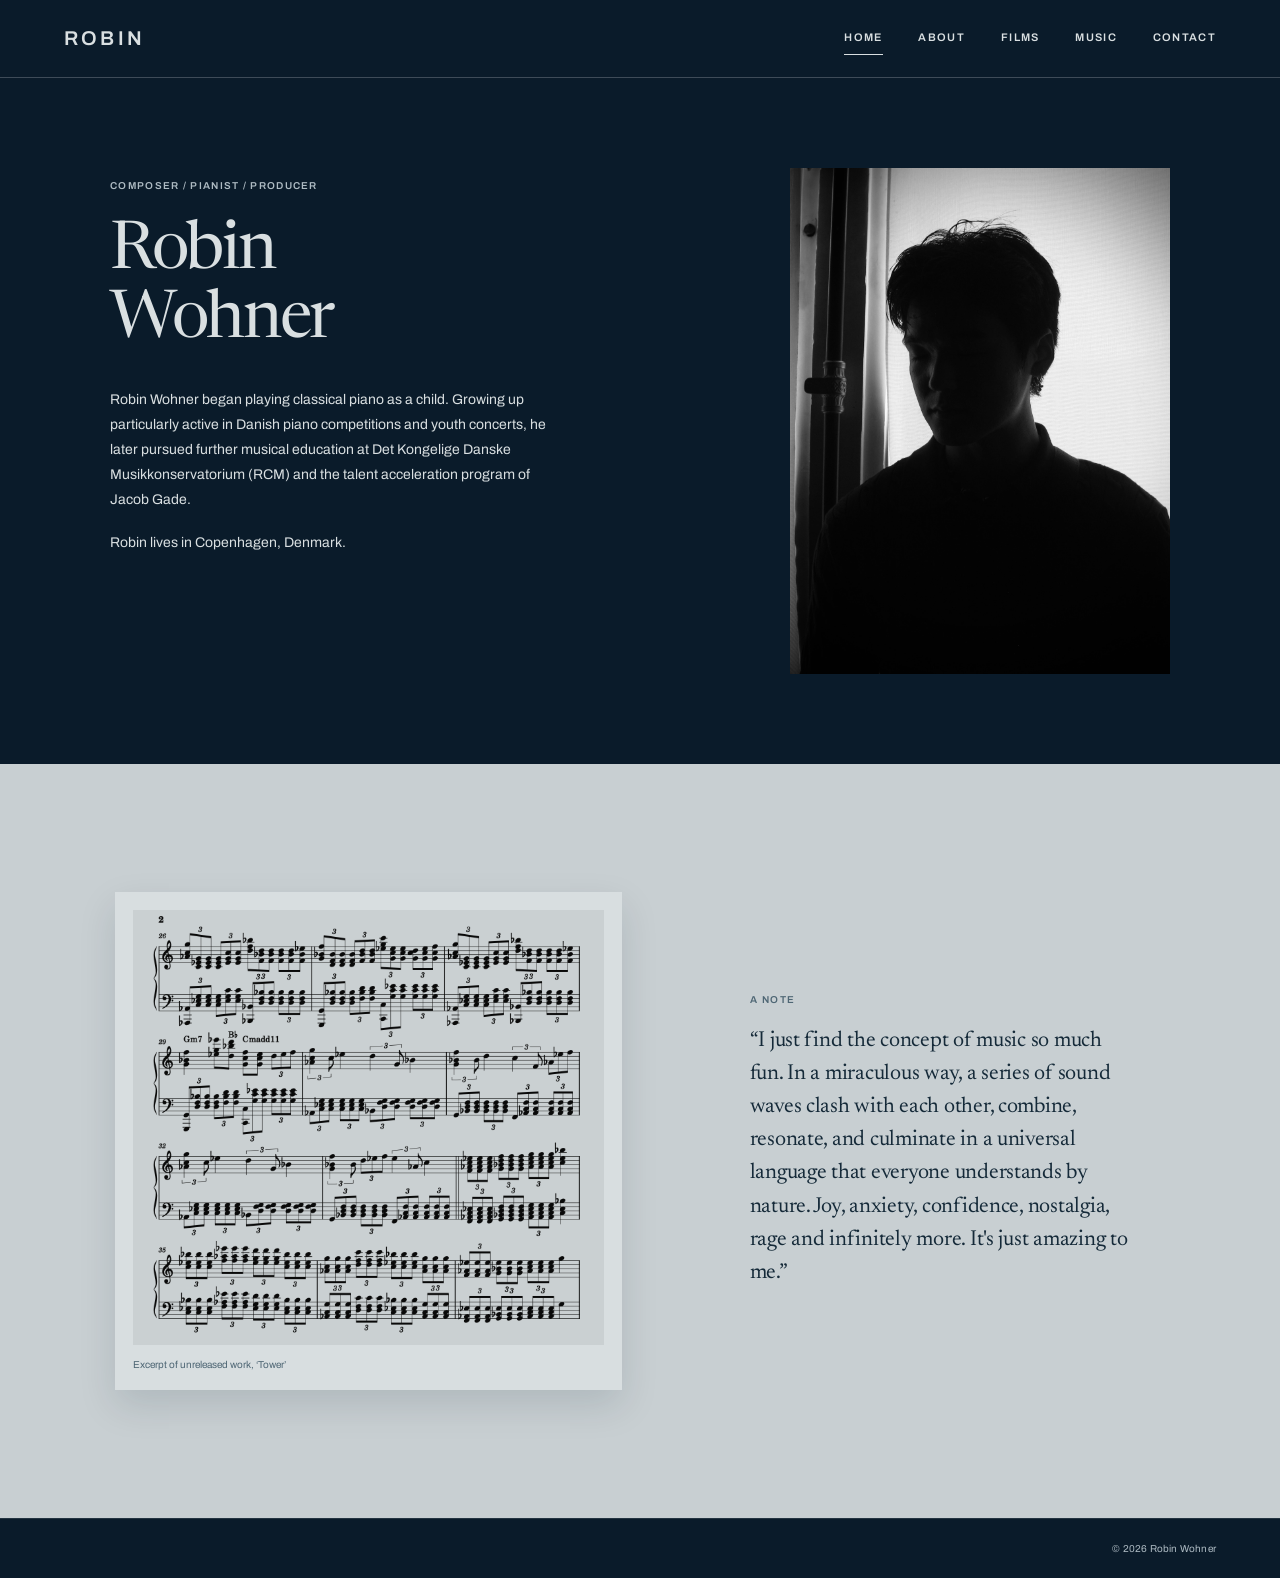
==== index.html @ 3bba25d1 "Balance home introduction, simplify footer and caption Dolomites photograph" ====
<!doctype html><html lang="en"><head><meta charset="utf-8"><meta name="viewport" content="width=device-width, initial-scale=1"><meta name="description" content="Robin — composer, pianist and producer. Film scores and personal music."><title>Composer & Pianist — Robin</title><link rel="preconnect" href="https://fonts.googleapis.com"><link rel="preconnect" href="https://fonts.gstatic.com" crossorigin><link href="https://fonts.googleapis.com/css2?family=Archivo:wght@400;500;600;700&family=IBM+Plex+Mono:wght@400;500&family=Newsreader:opsz,wght@6..72,400;6..72,500&display=swap" rel="stylesheet"><link rel="stylesheet" href="style.css"></head><body><header class="site-header"><a class="wordmark" href="index.html" aria-label="Robin, home">R<span>O</span>BIN</a><nav aria-label="Main navigation"><a href="index.html" aria-current="page">Home</a><a href="about.html">About</a><a href="film.html">Films</a><a href="music.html">Music</a><a href="contact.html">Contact</a></nav></header><main class="home"><section class="home-feature"><div class="home-copy"><p class="overline">Composer / Pianist / Producer</p><h1>Robin<br>Wohner</h1><div class="home-statement"><p>Robin Wohner began playing classical piano as a child. Growing up particularly active in Danish piano competitions and youth concerts, he later pursued further musical education at Det Kongelige Danske Musikkonservatorium (RCM) and the talent acceleration program of Jacob Gade.</p><p>Robin lives in Copenhagen, Denmark.</p></div></div><figure class="home-portrait"><img src="images/portrait-home.jpg" alt="Black and white portrait of Robin Wohner beside a window"></figure></section><section class="home-personal" aria-label="Personal note"><div class="home-personal-inner"><figure class="personal-score"><img src="images/personal-statement-score.png" alt="Page from a piano score by Robin Wohner"><figcaption>Excerpt of unreleased work, ‘Tower’</figcaption></figure><div class="personal-copy"><p class="overline">A note</p><p>“I just find the concept of music so much fun. In a miraculous way, a series of sound waves clash with each other, combine, resonate, and culminate in a universal language that everyone understands by nature. Joy, anxiety, confidence, nostalgia, rage and infinitely more. It's just amazing to me.”</p></div></div></section></main><footer class="site-footer"><span>© 2026 Robin Wohner</span></footer></body></html>
---- style.css ----
:root{--blue:#0a1b2a;--blue-soft:#122a3d;--gray:#dce2e5;--paper:#e9edf0;--muted:#a7b6c0;--ink:#122a3d}*{box-sizing:border-box}html{scroll-behavior:smooth}body{margin:0;background:var(--blue);color:var(--gray);font:400 16px/1.55 'Archivo',Arial,sans-serif}a{color:inherit}a:focus-visible,summary:focus-visible{outline:2px solid currentColor;outline-offset:4px}.site-header{min-height:78px;padding:16px clamp(24px,5vw,80px);display:flex;align-items:center;justify-content:space-between;gap:30px;border-bottom:1px solid #dce2e53e}.wordmark{text-decoration:none;font-size:20px;font-weight:600;letter-spacing:.16em}.wordmark span{font:inherit}.site-header nav{display:flex;flex-wrap:wrap;gap:clamp(18px,2.8vw,44px)}.site-header nav a{text-decoration:none;font-size:11px;font-weight:600;text-transform:uppercase;letter-spacing:.12em;padding:7px 0}.site-header nav a[aria-current],.site-header nav a:hover{border-bottom:1px solid currentColor}.site-footer{padding:32px clamp(24px,5vw,80px);display:flex;justify-content:space-between;gap:20px;border-top:1px solid #dce2e53e;color:var(--muted);font-size:11px;text-transform:uppercase;letter-spacing:.08em}.overline,.archive-top,.number,.release-meta{font-size:11px;font-weight:600;letter-spacing:.12em;text-transform:uppercase}.overline{color:var(--muted)}.home{background:radial-gradient(ellipse at 75% 40%,var(--blue-soft),var(--blue) 68%)}.home-feature{min-height:620px;max-width:1500px;margin:auto;padding:70px clamp(24px,8vw,140px) 80px;display:grid;grid-template-columns:.85fr 1.15fr;gap:clamp(45px,8vw,130px);align-items:center}.home-copy{max-width:480px}.home-copy h1{font-size:clamp(58px,7vw,105px);font-weight:500;line-height:1;letter-spacing:-.065em;margin:28px 0}.home-intro{font-size:clamp(21px,2.3vw,32px);font-weight:400;line-height:1.25;margin:0 0 25px}.quiet-link{display:inline-flex;gap:50px;text-decoration:none;border-bottom:1px solid #dce2e59a;padding-bottom:9px;margin-top:35px;font-size:12px;font-weight:600;text-transform:uppercase;letter-spacing:.1em}.home-photo{height:clamp(390px,45vw,640px);margin:0;position:relative}.home-photo figcaption{position:absolute;left:14px;bottom:13px;color:#fff;font-size:10px;text-transform:uppercase;letter-spacing:.1em}.home-bottom{border-top:1px solid #dce2e53e;padding:22px clamp(24px,5vw,80px);display:flex;justify-content:space-between;gap:20px;font-size:10px;text-transform:uppercase;letter-spacing:.1em;color:var(--muted)}.media-slot{background:#284052;display:grid;place-items:center;overflow:hidden;position:relative}.media-slot img{width:100%;height:100%;object-fit:cover;position:absolute;inset:0;z-index:1}.media-slot img[hidden]{display:none}.media-slot>span{font-size:11px;font-weight:600;text-align:center;letter-spacing:.1em;color:#dce2e5a9;padding:20px}.media-slot:has(img:not([hidden]))>span{display:none}.interior{background:var(--blue)}.page-intro{padding:75px clamp(24px,8vw,140px) 85px;min-height:280px;max-width:1500px;margin:auto}.page-intro h1{font-size:clamp(38px,4.4vw,66px);font-weight:600;line-height:1.08;letter-spacing:-.045em;text-transform:uppercase;margin:25px 0 20px}.italic{font-style:normal}.intro-copy{max-width:600px;font-size:22px;line-height:1.4;margin:0}.archive{background:var(--paper);color:var(--ink);padding:48px clamp(24px,8vw,140px) 110px}.archive-top{max-width:1220px;margin:auto;display:flex;justify-content:space-between;gap:30px;padding-bottom:18px}.release-grid{max-width:1220px;margin:auto;display:grid;grid-template-columns:1fr 1fr;gap:clamp(30px,7vw,100px);padding-top:45px}.cover{aspect-ratio:1}.release-meta{display:flex;justify-content:space-between;margin-top:18px;color:#526b7a}.release h2{font-size:clamp(26px,3vw,40px);font-weight:500;line-height:1.15;letter-spacing:-.035em;margin:19px 0 8px}.release>p{line-height:1.6}.score-player{margin-top:20px;display:flex;flex-direction:column;gap:10px}.score-player>span{font-size:11px;font-weight:600;text-transform:uppercase;letter-spacing:.12em;color:#526b7a}.score-player audio{width:100%;height:42px;accent-color:var(--blue)}.about-content{background:var(--paper);color:var(--ink);display:grid;grid-template-columns:.85fr 1.15fr;gap:clamp(45px,8vw,130px);padding:85px clamp(24px,8vw,140px) 110px}.portrait{aspect-ratio:3/4;align-self:start}.bio{max-width:630px}.bio p{line-height:1.75;margin:0 0 25px}.bio .lead{font-size:clamp(25px,3vw,39px);font-weight:500;line-height:1.2;letter-spacing:-.035em;margin-bottom:37px}.bio-details{border-top:1px solid #0a1b2a75;padding:24px 0 3px;margin:42px 0;display:grid;grid-template-columns:110px 1fr;gap:12px 24px}.bio-details span{font-size:11px;font-weight:600;text-transform:uppercase;letter-spacing:.1em;padding-top:5px}.bio-details p{font-size:14px;margin-bottom:20px}.contact-content{background:var(--paper);color:var(--ink);min-height:350px;padding:70px clamp(24px,8vw,140px) 110px}.contact-details{display:flex;flex-direction:column;align-items:flex-start;gap:22px}.contact-details a{font-size:clamp(20px,2.4vw,32px);font-weight:500;text-decoration:none;border-bottom:1px solid currentColor;overflow-wrap:anywhere}.contact-details a:hover{opacity:.65}.film-page{background:var(--paper);color:var(--ink);padding:70px clamp(24px,8vw,140px) 120px}.film-heading{max-width:1100px;margin:0 auto 60px}.film-heading h1{font-size:clamp(38px,4.4vw,66px);font-weight:600;line-height:1.08;letter-spacing:-.045em;text-transform:uppercase;margin:0}.film-grid{max-width:1100px;margin:auto;display:flex;flex-direction:column;gap:90px}.film-card{display:grid;grid-template-columns:minmax(0,1.15fr) minmax(260px,.85fr);gap:clamp(35px,6vw,90px);align-items:start}.film-art{aspect-ratio:1.5}.film-details{padding-top:8px}.film-details h2{font-size:clamp(27px,2.8vw,39px);font-weight:500;line-height:1.15;letter-spacing:-.035em;margin:0 0 9px}.film-details p{font-size:14px;line-height:1.5;margin:3px 0}.film-details .film-year{font-size:12px;color:#526b7a;margin-bottom:22px}.score-listen{margin-top:26px}.score-listen summary{display:list-item;cursor:pointer;width:max-content;font-size:12px;font-weight:600;text-transform:uppercase;letter-spacing:.08em;list-style:disclosure-closed;padding:6px 0}.score-listen[open] summary{list-style:disclosure-open}.score-listen audio{display:block;width:min(100%,330px);height:42px;margin-top:12px;accent-color:var(--blue)}@media(max-width:820px){.home-feature,.about-content,.film-card{grid-template-columns:1fr}.home-feature{padding-top:75px}.home-photo{height:500px}.portrait{max-width:520px}.film-grid{gap:75px}.film-details{padding-top:0}}@media(max-width:600px){.site-header{align-items:flex-start;flex-direction:column;gap:10px}.site-header nav{gap:16px}.site-header nav a{font-size:10px}.home-feature{padding:55px 24px 65px;gap:45px}.home-copy h1{font-size:72px}.home-photo{height:380px}.home-bottom{font-size:9px}.page-intro{padding:60px 24px 70px;min-height:0}.page-intro h1{font-size:42px}.archive,.about-content,.contact-content{padding:42px 24px 75px}.release-grid{grid-template-columns:1fr;gap:70px;padding-top:20px}.film-page{padding:55px 24px 85px}.film-heading{margin-bottom:38px}.film-grid{gap:65px}.site-footer{font-size:9px}}

/* Compact contact and release pages */
.contact-page{min-height:calc(100svh - 160px);display:grid;place-items:center;padding:64px 24px 100px;background:var(--blue);color:var(--gray)}
.contact-panel{width:min(100%,680px)}
.contact-panel h1{font-size:clamp(35px,4vw,52px);font-weight:600;letter-spacing:-.04em;margin:0 0 52px}
.contact-links{display:grid;gap:0}
.contact-links a{display:grid;grid-template-columns:110px 1fr;align-items:baseline;gap:22px;padding:17px 0;border-top:1px solid #dce2e53c;text-decoration:none}
.contact-links a:last-child{border-bottom:1px solid #dce2e53c}
.contact-links a:hover strong{opacity:.65}
.contact-links span{font-size:11px;font-weight:600;letter-spacing:.1em;text-transform:uppercase;color:var(--muted)}
.contact-links strong{font-size:clamp(17px,2.1vw,25px);font-weight:400;overflow-wrap:anywhere}
.discography-page{background:var(--paper);color:var(--ink);padding:64px clamp(24px,8vw,140px) 110px}
.discography-heading{max-width:1220px;margin:0 auto 55px;display:flex;align-items:end;justify-content:space-between;gap:30px}
.discography-heading h1{font-size:clamp(36px,4.4vw,64px);font-weight:600;letter-spacing:-.045em;text-transform:uppercase;line-height:1.08;margin:0}
.discography-heading a{font-size:12px;font-weight:600;text-decoration:none;border-bottom:1px solid currentColor;padding-bottom:5px;white-space:nowrap}
.releases-grid{max-width:1220px;margin:auto;display:grid;grid-template-columns:repeat(3,minmax(0,1fr));gap:62px clamp(25px,4vw,55px)}
.release-card{min-width:0}
.release-cover{display:block;aspect-ratio:1;overflow:hidden;background:#c8d2d8}
.release-cover img{display:block;width:100%;height:100%;object-fit:cover}
.release-info h2{font-size:clamp(19px,2vw,26px);font-weight:500;line-height:1.2;letter-spacing:-.025em;margin:17px 0 4px}
.release-info p{font-size:12px;color:#526b7a;margin:0}
.spotify-listen{margin-top:14px}
.spotify-listen summary{display:list-item;cursor:pointer;width:max-content;font-size:12px;font-weight:600;letter-spacing:.08em;text-transform:uppercase;list-style:disclosure-closed;padding:7px 0}
.spotify-listen[open] summary{list-style:disclosure-open}
.spotify-listen iframe{display:block;border:0;border-radius:8px;margin-top:12px}
@media(max-width:950px){.releases-grid{grid-template-columns:repeat(2,minmax(0,1fr))}}
@media(max-width:600px){.contact-page{padding:50px 24px 85px;min-height:calc(100svh - 190px)}.contact-panel h1{margin-bottom:36px}.contact-links a{grid-template-columns:1fr;gap:3px}.discography-page{padding:50px 24px 85px}.discography-heading{align-items:start;flex-direction:column;margin-bottom:38px}.releases-grid{grid-template-columns:1fr;gap:52px}}

/* Media: user photographs, without invented press material. */
.media-page{background:var(--paper);color:var(--ink);min-height:calc(100svh - 160px);padding:64px clamp(24px,8vw,140px) 110px}
.media-heading{max-width:1220px;margin:0 auto 48px;display:flex;align-items:end;justify-content:space-between;gap:24px}
.media-heading h1{font-size:clamp(36px,4.4vw,64px);font-weight:600;letter-spacing:-.045em;text-transform:uppercase;line-height:1.08;margin:0}
.media-heading a{font-size:12px;font-weight:600;text-decoration:none;border-bottom:1px solid currentColor;padding-bottom:5px}
.media-grid{max-width:1220px;margin:auto;display:grid;grid-template-columns:repeat(3,minmax(0,1fr));gap:22px}
.media-item{aspect-ratio:3/4;margin:0;background:#c8d2d8;color:#526b7a}
.media-item img{width:100%;height:100%;object-fit:cover;position:absolute;inset:0}
.media-item figcaption{font-size:11px;font-weight:600;text-transform:uppercase;letter-spacing:.12em;position:absolute;left:18px;bottom:17px;z-index:2;background:var(--paper);padding:5px 7px}
@media(max-width:850px){.media-grid{grid-template-columns:repeat(2,minmax(0,1fr))}}
@media(max-width:600px){.media-page{padding:50px 24px 85px}.media-heading{margin-bottom:34px}.media-grid{grid-template-columns:1fr;gap:20px}}

/* September 2026 refinement */
:root{--paper:#cbd3d7;--gray:#dce2e5}
.home{background:#0a1b2a}
.home-feature{grid-template-columns:.9fr 1.1fr;min-height:calc(100svh - 160px);padding-top:45px;padding-bottom:45px}
.home-copy{align-self:center}
.home-copy .overline{font-size:10px;letter-spacing:.19em}
.home-copy h1{font-family:'Newsreader',Georgia,serif;font-weight:400;font-size:clamp(54px,6.2vw,88px);letter-spacing:-.045em;line-height:.98;margin:27px 0 0}
.home-photo{height:clamp(400px,49vw,660px)}
.contact-page{display:block;min-height:calc(100svh - 160px);padding:clamp(36px,5vw,75px) clamp(24px,8vw,140px);background:var(--blue)}
.contact-layout{max-width:1220px;margin:auto;display:grid;grid-template-columns:.8fr 1fr;gap:clamp(40px,8vw,130px);align-items:center}
.contact-panel h1{font-size:clamp(35px,4vw,54px);margin:0 0 32px;text-transform:uppercase}
.contact-email{display:inline-block;font-size:clamp(15px,1.5vw,20px);font-weight:400;letter-spacing:.015em;text-decoration:none;overflow-wrap:anywhere}
.contact-email:hover,.contact-social a:hover{opacity:.65}
.contact-social{display:flex;gap:28px;margin-top:42px}
.contact-social a{display:inline-flex;align-items:center;gap:9px;text-decoration:none;font-size:11px;text-transform:uppercase;letter-spacing:.11em}
.contact-social svg{width:17px;height:17px;fill:none;stroke:currentColor;stroke-width:1.5;stroke-linecap:round;stroke-linejoin:round}
.contact-social .icon-dot{fill:currentColor;stroke:none}
.contact-image{width:100%;aspect-ratio:4/5;margin:0}
.release-info{position:relative;padding-right:44px;min-height:82px}
.release-info p{line-height:1.5}
.release-play{position:absolute;right:0;top:17px;width:30px;height:30px;padding:6px;border:1px solid currentColor;border-radius:50%;background:transparent;color:var(--ink);cursor:pointer;display:grid;place-items:center}
.release-play:hover{background:var(--ink);color:var(--paper)}
.release-play:focus-visible{outline:2px solid currentColor;outline-offset:3px}
.release-play svg{width:15px;height:15px;fill:currentColor}
.release-play[aria-expanded="true"] svg path{d:path('M5 4h3v12H5zm7 0h3v12h-3z')}
.spotify-embed{height:0;overflow:hidden;visibility:hidden;transition:height .2s ease}
.spotify-embed.is-open{height:152px;visibility:visible;margin-top:8px}
.spotify-embed iframe{border:0;border-radius:8px}
@media(max-width:820px){.contact-layout{grid-template-columns:1fr}.contact-image{max-width:620px;aspect-ratio:5/4}.home-feature{min-height:0}}
@media(max-width:600px){.home-feature{padding-top:54px}.home-copy h1{font-size:62px}.contact-page{padding:52px 24px 75px}.contact-panel h1{margin-bottom:24px}.contact-social{margin-top:33px}.contact-image{aspect-ratio:4/5}.release-info{min-height:72px}}

/* Editorial home, score fragments and compact contact */
.home-copy{max-width:500px}
.home-statement{max-width:315px;margin-top:36px;padding-left:18px;border-left:1px solid #dce2e565}
.home-statement p{font-size:13px;line-height:1.75;color:#b8c5cb;margin:0}
.score-decoration{max-width:1220px;height:185px;margin:-16px auto 62px;display:grid;grid-template-columns:1fr 1fr;gap:18px;overflow:hidden;opacity:.64;mix-blend-mode:multiply}
.score-decoration img{display:block;width:100%;height:100%;object-fit:cover;object-position:center 48%;filter:grayscale(1) contrast(.9)}
.score-decoration img:nth-child(2){object-position:center 31%}
.release-card{position:relative}
.release-info{padding-right:52px}
.release-play{top:11px;width:36px;height:36px;border:0;background:#152e3d;color:#dce2e5;box-shadow:0 2px 8px #0a1b2a24;transition:background .18s,transform .18s}
.release-play:hover{background:#34536a;color:#fff;transform:scale(1.07)}
.release-play[aria-pressed="true"]{background:#34536a}
.release-play[aria-pressed="true"] svg path{d:path('M5 4h3v12H5zm7 0h3v12h-3z')}
.spotify-embed,.spotify-embed.is-open{position:absolute;top:0;left:0;width:300px;height:152px;opacity:0;pointer-events:none;visibility:visible;overflow:hidden;margin:0;z-index:-1}
.contact-page{padding:45px 24px 85px}
.contact-layout{width:min(100%,520px);display:flex;flex-direction:column;gap:28px;align-items:stretch}
.contact-image{width:100%;aspect-ratio:4/3;max-width:none}
.contact-panel h1{font-size:clamp(27px,3vw,34px);letter-spacing:-.025em;margin:0 0 12px;text-transform:none}
.contact-email{font-size:14px;letter-spacing:.015em}
.contact-social{margin-top:25px;gap:26px}
@media(max-width:600px){.home-statement{margin-top:28px}.score-decoration{height:130px;margin:0 auto 38px;gap:10px}.contact-layout{gap:24px}.contact-image{aspect-ratio:4/3}.contact-panel h1{font-size:28px}.contact-email{font-size:13px}}

/* Portrait score pages and a quieter contact composition */
.home-feature{max-width:1280px;grid-template-columns:minmax(0,1fr) minmax(0,.75fr);gap:clamp(80px,12vw,200px);padding:95px clamp(30px,10vw,160px) 110px;min-height:calc(100svh - 180px)}
.home-copy{justify-self:start}
.home-score{width:min(100%,355px);aspect-ratio:4/5;margin:0;justify-self:end;overflow:hidden;background:#cbd3d7;padding:18px;box-shadow:0 18px 55px #020c1645}
.home-score img{display:block;width:100%;height:100%;object-fit:cover;object-position:center top;filter:grayscale(1) contrast(.82);mix-blend-mode:multiply}
.home-statement{margin-top:46px}
.music-score{height:380px;width:min(100%,265px);margin:0 auto 68px;padding:14px;background:#d9dfe1;overflow:hidden;box-shadow:0 12px 35px #10263822}
.music-score img{display:block;width:100%;height:100%;object-fit:cover;object-position:center top;filter:grayscale(1) contrast(.85);mix-blend-mode:multiply}
.releases-grid{grid-template-columns:1fr;max-width:870px;gap:45px}
.release-card{display:grid;grid-template-columns:195px minmax(0,1fr);gap:clamp(26px,5vw,62px);align-items:center}
.release-cover{width:195px}
.release-info{align-self:center;min-height:0;padding:0 50px 0 0}
.release-info h2{font-size:clamp(22px,2.6vw,32px);margin:0 0 10px}
.release-info p{font-size:12px}
.release-play{top:50%;transform:translateY(-50%)}
.release-play:hover{transform:translateY(-50%) scale(1.07)}
.contact-page{padding:clamp(80px,10vw,145px) 24px clamp(115px,14vw,190px)}
.contact-layout{width:min(100%,430px);gap:32px}
.contact-image{aspect-ratio:3/4;background:#263745}
.contact-image img{object-position:center 58%}
.contact-panel{padding:0 3px}
.contact-panel h1{font-size:28px;margin-bottom:13px}
.contact-email{font-size:13px}
.contact-social{margin-top:30px}
@media(max-width:820px){.home-feature{grid-template-columns:1fr 1fr;gap:35px;padding:70px 32px}.home-score{width:100%}}
@media(max-width:600px){.home-feature{grid-template-columns:1fr;gap:52px;padding:62px 28px 75px}.home-score{justify-self:center;width:min(100%,300px)}.music-score{height:310px;width:215px;margin-bottom:48px}.releases-grid{gap:38px}.release-card{grid-template-columns:112px minmax(0,1fr);gap:18px}.release-cover{width:112px}.release-info{padding-right:34px}.release-info h2{font-size:19px}.release-info p{font-size:10px}.release-play{width:27px;height:27px;right:0}.release-play svg{width:12px;height:12px}.contact-page{padding:70px 28px 110px}.contact-layout{width:min(100%,390px)}}

/* Keep Spotify controllers outside the release layout. */
.spotify-player-station{position:fixed;left:-10000px;top:0;width:300px;height:152px;overflow:hidden;pointer-events:none}
.home-statement{max-width:390px}
.home-statement p{font-size:13px;line-height:1.78}

/* Blue and warm neutral palette */
:root{--paper:#c6c1b9;--gray:#d5d0c7;--muted:#b2aea7;--ink:#152735}
body{color:var(--gray)}
.home{background:var(--blue)}
.home-portrait{width:min(100%,390px);aspect-ratio:3/4;margin:0;justify-self:end;overflow:hidden;background:var(--paper)}
.home-portrait img{width:100%;height:100%;display:block;object-fit:cover;object-position:center 23%}
.music-scores{display:flex;justify-content:center;align-items:start;gap:clamp(20px,5vw,70px);max-width:870px;margin:0 auto 78px}
.music-score{width:min(42%,265px);height:380px;margin:0;padding:13px;background:#d1cbc1}
.music-score img{filter:grayscale(1) sepia(.18) contrast(.85)}
.release-cover{cursor:default;background:#b7b0a6}
.contact-image{aspect-ratio:4/3}
.contact-image img{object-position:center 38%}
.portrait img{object-position:center 43%}
.release-play{color:var(--gray)}
.release-play:hover{color:var(--gray)}
@media(max-width:820px){.home-portrait{width:100%}}
@media(max-width:600px){.home-portrait{justify-self:center;width:min(100%,300px)}.music-scores{gap:14px;margin-bottom:50px}.music-score{width:calc(50% - 7px);height:250px;padding:8px}}

.home-statement{max-width:410px;margin-top:43px;padding:0;border:0}
.home-statement p{font-size:13px;line-height:1.78;margin:0 0 18px;color:var(--gray)}
.home-statement p:last-child{margin-bottom:0}

.contact-page{display:grid;place-items:center;min-height:calc(100svh - 160px);padding:110px 28px 145px}
.contact-layout{width:min(100%,430px);gap:0}
.contact-panel{padding:0}
@media(max-width:600px){.contact-page{min-height:calc(100svh - 190px);padding:85px 28px 110px}}

/* Cool silver and dark blue */
:root{--paper:#c8cfd2;--gray:#d9dfe1;--muted:#aebbc3;--ink:#152a39}
.release-cover{background:#b8c3c8}
.release-play{color:var(--gray)}
.contact-page{display:block;min-height:calc(100svh - 160px);padding:clamp(75px,9vw,140px) clamp(28px,7vw,110px) clamp(105px,11vw,170px)}
.contact-layout{width:min(100%,1120px);display:grid;grid-template-columns:minmax(0,.8fr) minmax(0,1fr);gap:clamp(70px,10vw,160px);align-items:center}
.contact-panel{max-width:400px}
.contact-panel h1{font-size:clamp(33px,3.4vw,45px);font-weight:500;letter-spacing:-.035em;margin:0 0 48px}
.contact-label{margin:0 0 8px;font-size:10px;letter-spacing:.16em;text-transform:uppercase;color:var(--muted)}
.contact-email{font-size:clamp(15px,1.4vw,18px);letter-spacing:0}
.contact-social{display:grid;grid-template-columns:repeat(2,max-content);gap:20px 34px;margin-top:58px}
.contact-social a{font-size:10px;letter-spacing:.09em;white-space:nowrap}
.contact-social svg{width:15px;height:15px;flex:none}
.contact-scores{display:grid;grid-template-columns:1fr 1fr;align-items:center;gap:clamp(15px,2.5vw,34px)}
.contact-scores figure{margin:0;background:var(--paper);padding:12px;aspect-ratio:3/4;overflow:hidden;box-shadow:0 15px 32px #030d1740}
.contact-scores figure:nth-child(2){transform:translateY(48px)}
.contact-scores img{display:block;width:100%;height:100%;object-fit:cover;object-position:center top;filter:grayscale(1) contrast(.83);mix-blend-mode:multiply}
@media(max-width:850px){.contact-layout{grid-template-columns:1fr;gap:65px;max-width:590px}.contact-scores{max-width:520px}.contact-panel h1{margin-bottom:38px}}
@media(max-width:600px){.contact-page{padding:68px 28px 125px}.contact-layout{gap:56px}.contact-social{gap:18px 25px;margin-top:42px}.contact-scores{gap:14px}.contact-scores figure{padding:8px}.contact-scores figure:nth-child(2){transform:translateY(25px)}}

/* Home personal statement */
.home-personal{background:var(--paper);color:var(--ink);padding:clamp(85px,10vw,150px) clamp(28px,8vw,130px)}
.home-personal-inner{max-width:1050px;margin:auto;display:grid;grid-template-columns:minmax(0,1fr) minmax(0,.82fr);gap:clamp(65px,10vw,145px);align-items:center}
.personal-score{margin:0;background:#d8dee0;padding:18px;box-shadow:0 15px 35px #0b1d2c20}
.personal-score img{display:block;width:100%;height:auto;filter:grayscale(1) contrast(.92);mix-blend-mode:multiply}
.personal-copy{max-width:380px}
.personal-copy .overline{color:#4e6674;margin:0 0 18px}
.personal-copy h2{font-family:'Newsreader',Georgia,serif;font-size:clamp(32px,3.2vw,46px);font-weight:400;letter-spacing:-.035em;line-height:1.05;margin:0 0 25px}
.personal-copy>p:last-child{font-size:14px;line-height:1.8;margin:0}
@media(max-width:700px){.home-personal{padding:70px 28px 85px}.home-personal-inner{grid-template-columns:1fr;gap:48px}.personal-score{max-width:540px}.personal-copy{max-width:520px}}

/* Show the full score pages on Contact. */
.contact-scores{align-items:start}
.contact-scores figure{aspect-ratio:auto;overflow:visible;padding:10px}
.contact-scores img{width:100%;height:auto;object-fit:contain;object-position:center;mix-blend-mode:multiply}

/* Personal note and contact photograph */
.site-header nav a,.site-footer,.overline,.contact-label,.contact-email,.contact-social a,.release-info p,.film-year{font-family:'Archivo',Arial,sans-serif}
.personal-copy .overline{font-size:10px;letter-spacing:.15em}
.personal-copy>p:last-child{font-family:'Newsreader',Georgia,serif;font-size:clamp(21px,2.2vw,29px);line-height:1.42;letter-spacing:-.012em}
.contact-layout{grid-template-columns:minmax(0,.82fr) minmax(0,.9fr);max-width:1050px;gap:clamp(70px,9vw,150px)}
.contact-landscape{margin:0;width:min(100%,410px);aspect-ratio:3/4;justify-self:end;overflow:hidden}
.contact-landscape img{display:block;width:100%;height:100%;object-fit:cover;object-position:center center}
@media(max-width:850px){.contact-layout{grid-template-columns:1fr;max-width:520px;gap:55px}.contact-landscape{width:min(100%,410px);justify-self:start}}

.personal-copy>p:last-child{font-size:clamp(17px,1.7vw,22px);line-height:1.52}

.contact-panel h1{font-family:'Archivo',Arial,sans-serif;font-weight:600;text-transform:uppercase;letter-spacing:-.045em;line-height:1.08}

/* Slightly larger release artwork */
.release-card{grid-template-columns:225px minmax(0,1fr)}
.release-cover{width:225px}
@media(max-width:600px){.release-card{grid-template-columns:126px minmax(0,1fr)}.release-cover{width:126px}}

/* Music opening mirrors the Home introduction. */
.music-opening{background:var(--blue);color:var(--gray);padding:95px clamp(28px,8vw,140px) 110px}
.music-opening-inner{max-width:1220px;margin:auto;display:grid;grid-template-columns:minmax(0,.75fr) minmax(0,1.25fr);gap:clamp(50px,8vw,120px);align-items:center}
.music-opening-copy h1{font-family:'Archivo',Arial,sans-serif;font-size:clamp(35px,4.4vw,64px);font-weight:600;letter-spacing:-.045em;line-height:1.08;text-transform:uppercase;margin:24px 0 0;overflow-wrap:anywhere}
.music-performance{margin:0;width:100%}
.music-performance img{display:block;width:100%;height:auto}
@media(max-width:820px){.music-opening-inner{grid-template-columns:1fr;gap:42px}.music-opening{padding:65px 28px 75px}.music-opening-copy h1{margin-top:15px}.music-performance{max-width:680px}}

.music-page{background:var(--blue)}
.music-introduction-photo{height:auto;aspect-ratio:3/4}
.music-introduction-photo img{height:100%;object-fit:cover;object-position:55% center}
.discography-heading h2{font-size:clamp(36px,4.4vw,64px);font-weight:600;letter-spacing:-.045em;text-transform:uppercase;line-height:1.08;margin:0}

/* Centered Discography photograph, preserving its original ratio. */
.discography-image-header{background:var(--blue);padding:clamp(40px,6vw,85px) clamp(24px,6vw,95px);display:flex;justify-content:center}
.discography-image-header img{display:block;width:min(100%,1220px);height:auto;aspect-ratio:2048/1088;object-fit:contain}

/* Consistent typography, score credit, and accessible release players. */
.personal-score figcaption{font-family:'Archivo',Arial,sans-serif;font-size:10px;line-height:1.5;color:#4e6674;margin-top:12px}
.media-label{margin-top:48px}
.media-label+.contact-social{margin-top:18px}
.release-player{grid-column:1/-1;width:100%;margin-top:8px}
.release-player[hidden]{display:none}
.release-player iframe{display:block;width:100%;height:152px;border:0;border-radius:12px}
.release-player a{display:inline-block;margin-top:10px;font-size:12px;text-decoration:underline}
.release-play[aria-expanded="true"] svg{transform:rotate(90deg)}

/* Contact: stronger hierarchy and a compact editorial layout. */
.contact-page{padding:clamp(55px,7vw,95px) clamp(28px,7vw,110px) clamp(65px,8vw,110px);min-height:0}
.contact-layout{max-width:1180px;grid-template-columns:minmax(0,1.1fr) minmax(0,.9fr);gap:clamp(45px,6vw,90px);align-items:center}
.contact-panel{max-width:none}
.contact-kicker{font-size:10px;letter-spacing:.14em;margin:0 0 22px}
.contact-panel h1{font-size:clamp(44px,5.4vw,76px);margin:0 0 26px;line-height:1}
.contact-introduction{font-size:clamp(18px,1.8vw,23px);line-height:1.55;max-width:430px;margin:0 0 38px;color:var(--gray)}
.contact-panel .contact-email{display:flex;align-items:center;justify-content:space-between;gap:16px;font-family:'Archivo',Arial,sans-serif;font-size:clamp(17px,2vw,27px);line-height:1.4;letter-spacing:-.025em;text-decoration:none;padding:8px 0 20px;border-bottom:1px solid #d9dfe14d;width:100%}
.contact-email>span:first-child{overflow-wrap:anywhere;min-width:0}
.contact-arrow{font-size:30px;flex:none}
.contact-panel .media-label{margin-top:34px;margin-bottom:6px}
.contact-panel .contact-social{display:grid;grid-template-columns:1fr;gap:0;margin-top:0}
.contact-social a{display:flex;align-items:center;gap:13px;min-height:52px;padding:13px 0;border-bottom:1px solid #d9dfe12b;text-decoration:none;font-size:12px;letter-spacing:.08em}
.contact-social svg{width:18px;height:18px}
.contact-social .media-arrow{margin-left:auto;font-size:19px;color:var(--muted)}
.contact-social a:hover,.contact-email:hover{color:#fff}
.contact-landscape{width:100%;max-width:470px;aspect-ratio:4/5;justify-self:end}
@media(max-width:850px){.contact-layout{grid-template-columns:1fr;gap:45px;max-width:600px}.contact-panel{width:100%}.contact-landscape{justify-self:start;max-width:none;aspect-ratio:4/3}.contact-introduction{max-width:500px}}
@media(max-width:480px){.contact-page{padding:48px 26px 65px}.contact-panel h1{font-size:48px}.contact-introduction{font-size:18px;margin-bottom:30px}.contact-panel .contact-email{font-size:18px}.contact-kicker{font-size:9px}.contact-landscape{aspect-ratio:1}}

/* About page */
.about-page{background:var(--blue);padding:clamp(60px,8vw,110px) clamp(28px,8vw,130px) clamp(80px,10vw,140px)}
.about-layout{display:grid;grid-template-columns:minmax(0,1.15fr) minmax(0,.85fr);gap:clamp(50px,8vw,115px);align-items:center;max-width:1180px;margin:auto}
.about-copy .overline{margin:0 0 24px}
.about-copy h1{font-size:clamp(42px,5vw,70px);font-weight:600;line-height:1.05;letter-spacing:-.045em;margin:0 0 30px}
.about-lead{font-family:'Newsreader',Georgia,serif;font-size:clamp(25px,2.5vw,34px);line-height:1.3;max-width:500px;margin:0 0 30px}
.about-biography{max-width:500px}
.about-biography p{font-size:15px;line-height:1.85;margin:0 0 22px;color:var(--muted)}
.about-work-links{margin-top:32px;border-top:1px solid #d9dfe140;max-width:500px}
.about-work-links a{display:flex;justify-content:space-between;align-items:center;gap:20px;padding:16px 0;border-bottom:1px solid #d9dfe12b;text-decoration:none;font-size:12px;letter-spacing:.06em}
.about-work-links a:hover{color:#fff}
.about-portrait-placeholder{margin:0;width:100%;max-width:410px;justify-self:end}
.portrait-placeholder-frame{aspect-ratio:3/4;background:var(--blue-soft);border:1px solid #d9dfe12b;display:flex;flex-direction:column;align-items:center;justify-content:center;gap:26px;color:var(--muted);font-size:10px;letter-spacing:.16em;text-transform:uppercase}
.portrait-placeholder-mark{font-family:'Newsreader',Georgia,serif;font-size:72px;line-height:1;letter-spacing:-.04em;color:#aebbc350}
.about-portrait-placeholder figcaption{margin-top:12px;font-size:10px;letter-spacing:.1em;color:var(--muted)}
@media(max-width:800px){.about-layout{grid-template-columns:1fr;gap:45px}.about-portrait-placeholder{justify-self:start;max-width:410px}.about-copy{max-width:600px}}
@media(max-width:480px){.about-page{padding:50px 28px 75px}.about-biography p{font-size:14px}.about-copy h1{font-size:44px}}

/* Compact Spotify playback strip. */
.release-player{max-width:440px;margin-top:0}
.release-player iframe{height:80px;border-radius:6px}
.release-player a{font-size:10px;margin-top:7px;color:var(--muted);text-decoration:none}
.release-player a:hover{text-decoration:underline}

/* Balanced home introduction and restrained footer. */
.home-feature{max-width:1180px;grid-template-columns:minmax(0,1.1fr) minmax(0,.9fr);gap:clamp(45px,6vw,85px);padding:clamp(65px,7vw,95px) clamp(28px,5vw,60px);min-height:0;align-items:start}
.home-copy{max-width:500px;align-self:start;padding-top:10px}
.home-copy .overline{font-size:10px;letter-spacing:.13em;margin:0 0 25px}
.home-copy h1{font-size:clamp(52px,5.2vw,74px);line-height:1.04;letter-spacing:-.035em;margin:0}
.home-statement{max-width:450px;margin-top:30px}
.home-statement p{font-size:14px;line-height:1.8;margin-bottom:18px}
.home-portrait{width:100%;max-width:380px;justify-self:end}
.site-footer{justify-content:flex-end;padding:22px clamp(28px,5vw,80px);font-size:10px;letter-spacing:.02em;text-transform:none;border-top:1px solid #dce2e51f}
.contact-landscape{aspect-ratio:auto;overflow:visible}
.contact-landscape img{height:auto;aspect-ratio:4/5;object-fit:cover}
.contact-landscape figcaption{font-family:'Archivo',Arial,sans-serif;font-size:10px;line-height:1.5;color:var(--muted);letter-spacing:.02em;margin-top:12px}
@media(max-width:850px){.contact-landscape img{aspect-ratio:4/3}}
@media(max-width:700px){.home-feature{grid-template-columns:1fr;gap:35px;padding:50px 28px 65px}.home-copy{padding-top:0;max-width:520px}.home-copy h1{font-size:58px}.home-statement{max-width:520px}.home-portrait{justify-self:start;max-width:380px}.site-footer{padding:20px 28px}}
@media(max-width:480px){.contact-landscape img{aspect-ratio:1}}
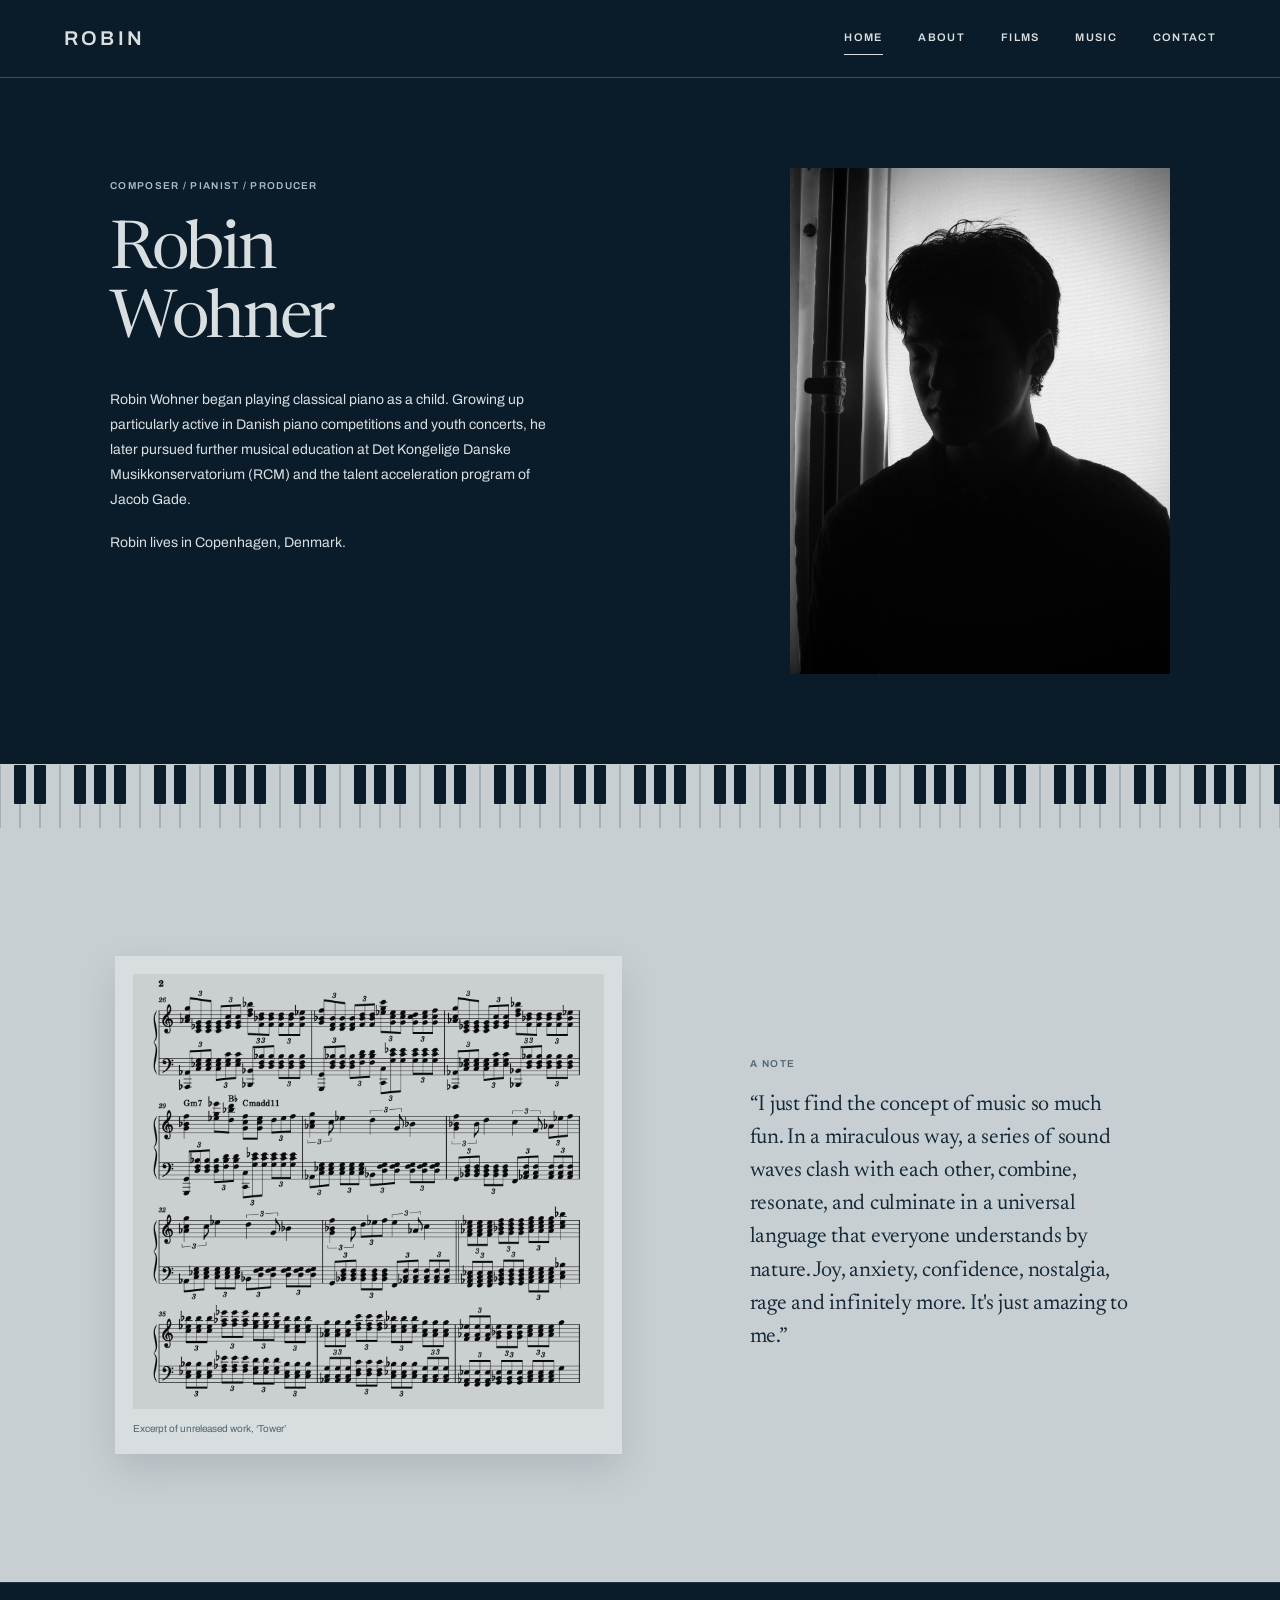
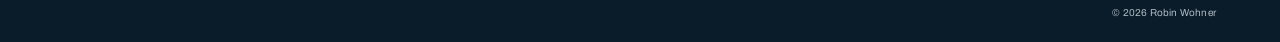
==== commit 7ab1b7c1: "Add piano key divider between home introduction and silver section" ====
--- a/index.html
+++ b/index.html
@@ -1 +1 @@
-<!doctype html><html lang="en"><head><meta charset="utf-8"><meta name="viewport" content="width=device-width, initial-scale=1"><meta name="description" content="Robin — composer, pianist and producer. Film scores and personal music."><title>Composer & Pianist — Robin</title><link rel="preconnect" href="https://fonts.googleapis.com"><link rel="preconnect" href="https://fonts.gstatic.com" crossorigin><link href="https://fonts.googleapis.com/css2?family=Archivo:wght@400;500;600;700&family=IBM+Plex+Mono:wght@400;500&family=Newsreader:opsz,wght@6..72,400;6..72,500&display=swap" rel="stylesheet"><link rel="stylesheet" href="style.css"></head><body><header class="site-header"><a class="wordmark" href="index.html" aria-label="Robin, home">R<span>O</span>BIN</a><nav aria-label="Main navigation"><a href="index.html" aria-current="page">Home</a><a href="about.html">About</a><a href="film.html">Films</a><a href="music.html">Music</a><a href="contact.html">Contact</a></nav></header><main class="home"><section class="home-feature"><div class="home-copy"><p class="overline">Composer / Pianist / Producer</p><h1>Robin<br>Wohner</h1><div class="home-statement"><p>Robin Wohner began playing classical piano as a child. Growing up particularly active in Danish piano competitions and youth concerts, he later pursued further musical education at Det Kongelige Danske Musikkonservatorium (RCM) and the talent acceleration program of Jacob Gade.</p><p>Robin lives in Copenhagen, Denmark.</p></div></div><figure class="home-portrait"><img src="images/portrait-home.jpg" alt="Black and white portrait of Robin Wohner beside a window"></figure></section><section class="home-personal" aria-label="Personal note"><div class="home-personal-inner"><figure class="personal-score"><img src="images/personal-statement-score.png" alt="Page from a piano score by Robin Wohner"><figcaption>Excerpt of unreleased work, ‘Tower’</figcaption></figure><div class="personal-copy"><p class="overline">A note</p><p>“I just find the concept of music so much fun. In a miraculous way, a series of sound waves clash with each other, combine, resonate, and culminate in a universal language that everyone understands by nature. Joy, anxiety, confidence, nostalgia, rage and infinitely more. It's just amazing to me.”</p></div></div></section></main><footer class="site-footer"><span>© 2026 Robin Wohner</span></footer></body></html>+<!doctype html><html lang="en"><head><meta charset="utf-8"><meta name="viewport" content="width=device-width, initial-scale=1"><meta name="description" content="Robin — composer, pianist and producer. Film scores and personal music."><title>Composer & Pianist — Robin</title><link rel="preconnect" href="https://fonts.googleapis.com"><link rel="preconnect" href="https://fonts.gstatic.com" crossorigin><link href="https://fonts.googleapis.com/css2?family=Archivo:wght@400;500;600;700&family=IBM+Plex+Mono:wght@400;500&family=Newsreader:opsz,wght@6..72,400;6..72,500&display=swap" rel="stylesheet"><link rel="stylesheet" href="style.css"></head><body><header class="site-header"><a class="wordmark" href="index.html" aria-label="Robin, home">R<span>O</span>BIN</a><nav aria-label="Main navigation"><a href="index.html" aria-current="page">Home</a><a href="about.html">About</a><a href="film.html">Films</a><a href="music.html">Music</a><a href="contact.html">Contact</a></nav></header><main class="home"><section class="home-feature"><div class="home-copy"><p class="overline">Composer / Pianist / Producer</p><h1>Robin<br>Wohner</h1><div class="home-statement"><p>Robin Wohner began playing classical piano as a child. Growing up particularly active in Danish piano competitions and youth concerts, he later pursued further musical education at Det Kongelige Danske Musikkonservatorium (RCM) and the talent acceleration program of Jacob Gade.</p><p>Robin lives in Copenhagen, Denmark.</p></div></div><figure class="home-portrait"><img src="images/portrait-home.jpg" alt="Black and white portrait of Robin Wohner beside a window"></figure></section><div class="piano-transition" aria-hidden="true"><svg xmlns="http://www.w3.org/2000/svg" width="100%" height="100%"><defs><pattern id="piano-octave" width="140" height="64" patternUnits="userSpaceOnUse"><rect width="140" height="64" fill="#c8cfd2"/><path d="M0 0v64M20 0v64M40 0v64M60 0v64M80 0v64M100 0v64M120 0v64M140 0v64" stroke="#0a1b2a" stroke-opacity=".35" stroke-width="1"/><g fill="#0a1b2a"><rect x="14" width="12" height="39" rx="1"/><rect x="34" width="12" height="39" rx="1"/><rect x="74" width="12" height="39" rx="1"/><rect x="94" width="12" height="39" rx="1"/><rect x="114" width="12" height="39" rx="1"/></g></pattern></defs><rect width="100%" height="100%" fill="url(#piano-octave)"/></svg></div><section class="home-personal" aria-label="Personal note"><div class="home-personal-inner"><figure class="personal-score"><img src="images/personal-statement-score.png" alt="Page from a piano score by Robin Wohner"><figcaption>Excerpt of unreleased work, ‘Tower’</figcaption></figure><div class="personal-copy"><p class="overline">A note</p><p>“I just find the concept of music so much fun. In a miraculous way, a series of sound waves clash with each other, combine, resonate, and culminate in a universal language that everyone understands by nature. Joy, anxiety, confidence, nostalgia, rage and infinitely more. It's just amazing to me.”</p></div></div></section></main><footer class="site-footer"><span>© 2026 Robin Wohner</span></footer></body></html>
--- a/style.css
+++ b/style.css
@@ -291,3 +291,8 @@
 @media(max-width:850px){.contact-landscape img{aspect-ratio:4/3}}
 @media(max-width:700px){.home-feature{grid-template-columns:1fr;gap:35px;padding:50px 28px 65px}.home-copy{padding-top:0;max-width:520px}.home-copy h1{font-size:58px}.home-statement{max-width:520px}.home-portrait{justify-self:start;max-width:380px}.site-footer{padding:20px 28px}}
 @media(max-width:480px){.contact-landscape img{aspect-ratio:1}}
+
+/* Piano keys mark the blue-to-silver transition. */
+.piano-transition{height:64px;width:100%;background:var(--paper);overflow:hidden;border-top:1px solid #c8cfd240}
+.piano-transition svg{display:block}
+@media(max-width:600px){.piano-transition{height:48px}.piano-transition svg{height:64px;transform:scaleY(.75);transform-origin:top}}
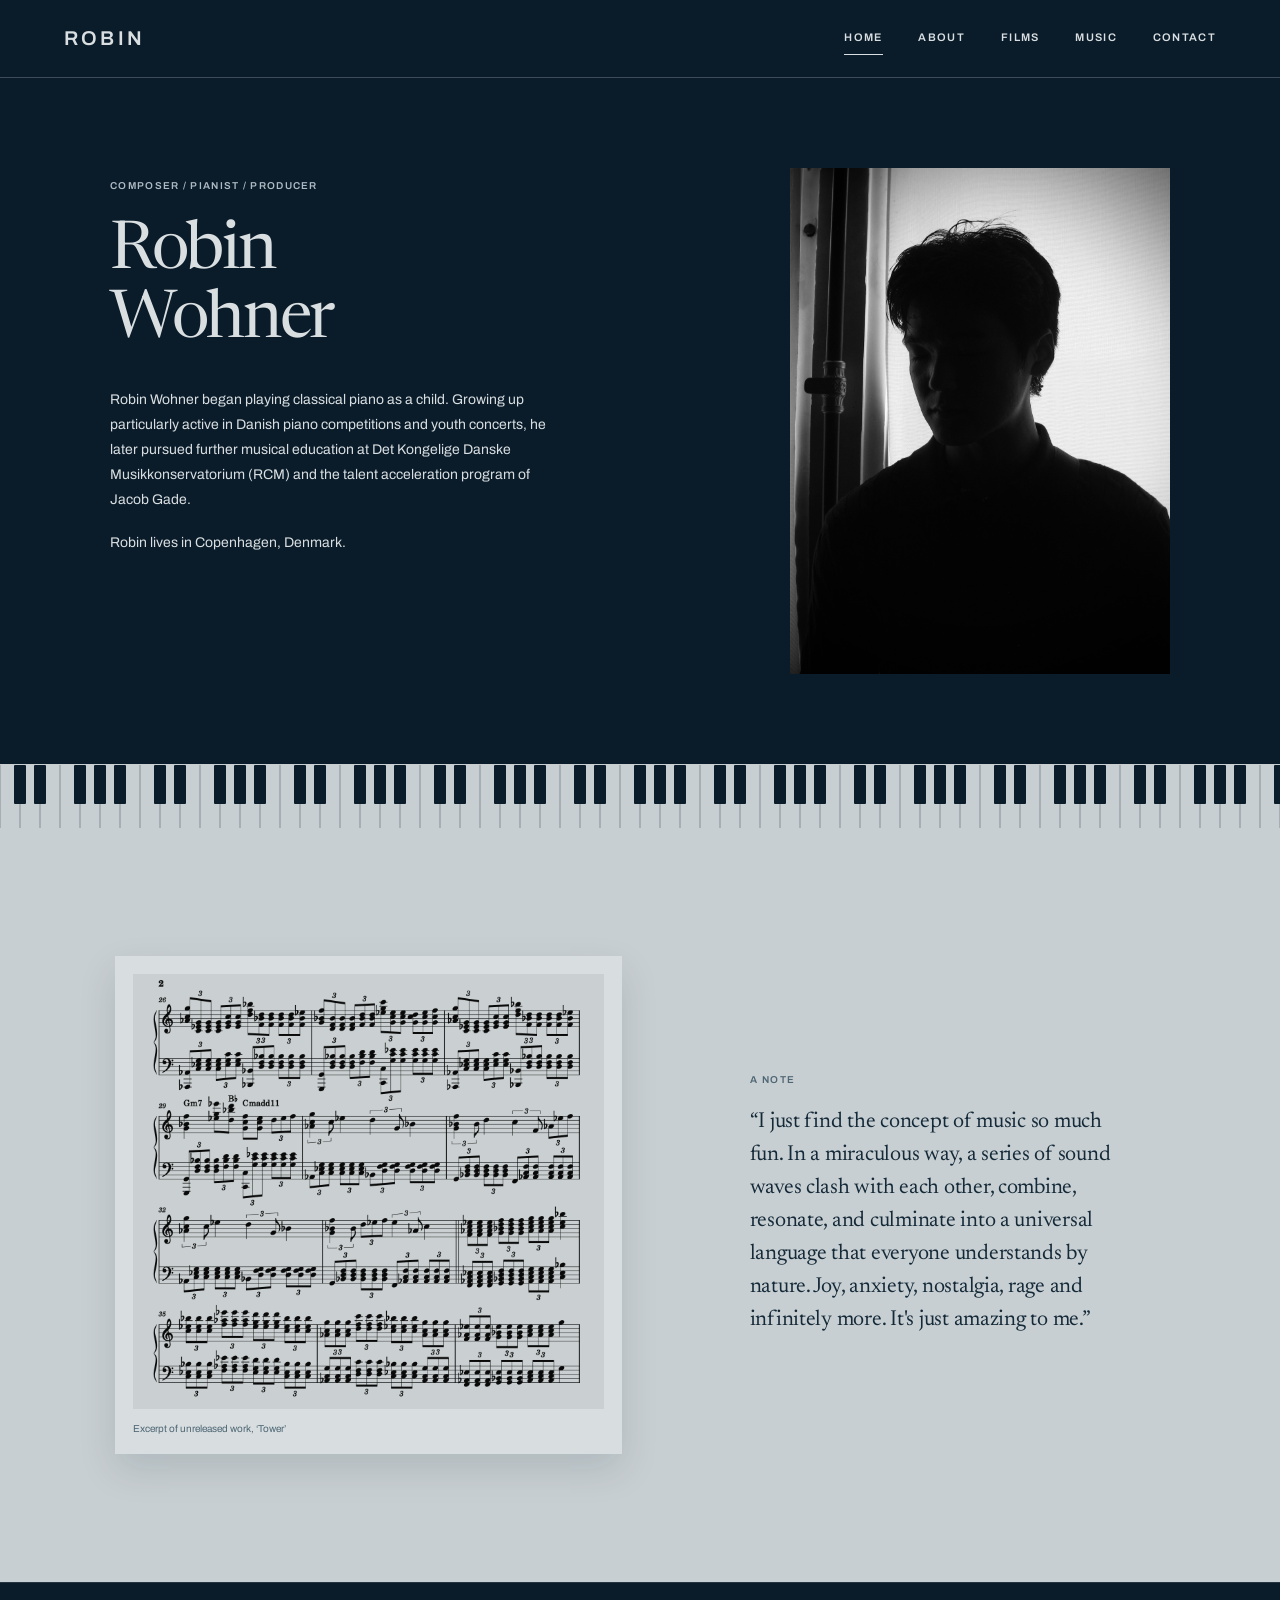
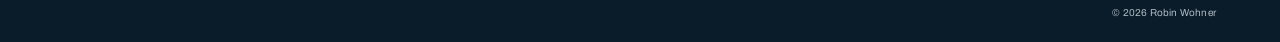
==== commit d334a943: "Update personal music quote with revised wording" ====
--- a/index.html
+++ b/index.html
@@ -1 +1 @@
-<!doctype html><html lang="en"><head><meta charset="utf-8"><meta name="viewport" content="width=device-width, initial-scale=1"><meta name="description" content="Robin — composer, pianist and producer. Film scores and personal music."><title>Composer & Pianist — Robin</title><link rel="preconnect" href="https://fonts.googleapis.com"><link rel="preconnect" href="https://fonts.gstatic.com" crossorigin><link href="https://fonts.googleapis.com/css2?family=Archivo:wght@400;500;600;700&family=IBM+Plex+Mono:wght@400;500&family=Newsreader:opsz,wght@6..72,400;6..72,500&display=swap" rel="stylesheet"><link rel="stylesheet" href="style.css"></head><body><header class="site-header"><a class="wordmark" href="index.html" aria-label="Robin, home">R<span>O</span>BIN</a><nav aria-label="Main navigation"><a href="index.html" aria-current="page">Home</a><a href="about.html">About</a><a href="film.html">Films</a><a href="music.html">Music</a><a href="contact.html">Contact</a></nav></header><main class="home"><section class="home-feature"><div class="home-copy"><p class="overline">Composer / Pianist / Producer</p><h1>Robin<br>Wohner</h1><div class="home-statement"><p>Robin Wohner began playing classical piano as a child. Growing up particularly active in Danish piano competitions and youth concerts, he later pursued further musical education at Det Kongelige Danske Musikkonservatorium (RCM) and the talent acceleration program of Jacob Gade.</p><p>Robin lives in Copenhagen, Denmark.</p></div></div><figure class="home-portrait"><img src="images/portrait-home.jpg" alt="Black and white portrait of Robin Wohner beside a window"></figure></section><div class="piano-transition" aria-hidden="true"><svg xmlns="http://www.w3.org/2000/svg" width="100%" height="100%"><defs><pattern id="piano-octave" width="140" height="64" patternUnits="userSpaceOnUse"><rect width="140" height="64" fill="#c8cfd2"/><path d="M0 0v64M20 0v64M40 0v64M60 0v64M80 0v64M100 0v64M120 0v64M140 0v64" stroke="#0a1b2a" stroke-opacity=".35" stroke-width="1"/><g fill="#0a1b2a"><rect x="14" width="12" height="39" rx="1"/><rect x="34" width="12" height="39" rx="1"/><rect x="74" width="12" height="39" rx="1"/><rect x="94" width="12" height="39" rx="1"/><rect x="114" width="12" height="39" rx="1"/></g></pattern></defs><rect width="100%" height="100%" fill="url(#piano-octave)"/></svg></div><section class="home-personal" aria-label="Personal note"><div class="home-personal-inner"><figure class="personal-score"><img src="images/personal-statement-score.png" alt="Page from a piano score by Robin Wohner"><figcaption>Excerpt of unreleased work, ‘Tower’</figcaption></figure><div class="personal-copy"><p class="overline">A note</p><p>“I just find the concept of music so much fun. In a miraculous way, a series of sound waves clash with each other, combine, resonate, and culminate in a universal language that everyone understands by nature. Joy, anxiety, confidence, nostalgia, rage and infinitely more. It's just amazing to me.”</p></div></div></section></main><footer class="site-footer"><span>© 2026 Robin Wohner</span></footer></body></html>+<!doctype html><html lang="en"><head><meta charset="utf-8"><meta name="viewport" content="width=device-width, initial-scale=1"><meta name="description" content="Robin — composer, pianist and producer. Film scores and personal music."><title>Composer & Pianist — Robin</title><link rel="preconnect" href="https://fonts.googleapis.com"><link rel="preconnect" href="https://fonts.gstatic.com" crossorigin><link href="https://fonts.googleapis.com/css2?family=Archivo:wght@400;500;600;700&family=IBM+Plex+Mono:wght@400;500&family=Newsreader:opsz,wght@6..72,400;6..72,500&display=swap" rel="stylesheet"><link rel="stylesheet" href="style.css"></head><body><header class="site-header"><a class="wordmark" href="index.html" aria-label="Robin, home">R<span>O</span>BIN</a><nav aria-label="Main navigation"><a href="index.html" aria-current="page">Home</a><a href="about.html">About</a><a href="film.html">Films</a><a href="music.html">Music</a><a href="contact.html">Contact</a></nav></header><main class="home"><section class="home-feature"><div class="home-copy"><p class="overline">Composer / Pianist / Producer</p><h1>Robin<br>Wohner</h1><div class="home-statement"><p>Robin Wohner began playing classical piano as a child. Growing up particularly active in Danish piano competitions and youth concerts, he later pursued further musical education at Det Kongelige Danske Musikkonservatorium (RCM) and the talent acceleration program of Jacob Gade.</p><p>Robin lives in Copenhagen, Denmark.</p></div></div><figure class="home-portrait"><img src="images/portrait-home.jpg" alt="Black and white portrait of Robin Wohner beside a window"></figure></section><div class="piano-transition" aria-hidden="true"><svg xmlns="http://www.w3.org/2000/svg" width="100%" height="100%"><defs><pattern id="piano-octave" width="140" height="64" patternUnits="userSpaceOnUse"><rect width="140" height="64" fill="#c8cfd2"/><path d="M0 0v64M20 0v64M40 0v64M60 0v64M80 0v64M100 0v64M120 0v64M140 0v64" stroke="#0a1b2a" stroke-opacity=".35" stroke-width="1"/><g fill="#0a1b2a"><rect x="14" width="12" height="39" rx="1"/><rect x="34" width="12" height="39" rx="1"/><rect x="74" width="12" height="39" rx="1"/><rect x="94" width="12" height="39" rx="1"/><rect x="114" width="12" height="39" rx="1"/></g></pattern></defs><rect width="100%" height="100%" fill="url(#piano-octave)"/></svg></div><section class="home-personal" aria-label="Personal note"><div class="home-personal-inner"><figure class="personal-score"><img src="images/personal-statement-score.png" alt="Page from a piano score by Robin Wohner"><figcaption>Excerpt of unreleased work, ‘Tower’</figcaption></figure><div class="personal-copy"><p class="overline">A note</p><p>“I just find the concept of music so much fun. In a miraculous way, a series of sound waves clash with each other, combine, resonate, and culminate into a universal language that everyone understands by nature. Joy, anxiety, nostalgia, rage and infinitely more. It's just amazing to me.”</p></div></div></section></main><footer class="site-footer"><span>© 2026 Robin Wohner</span></footer></body></html>
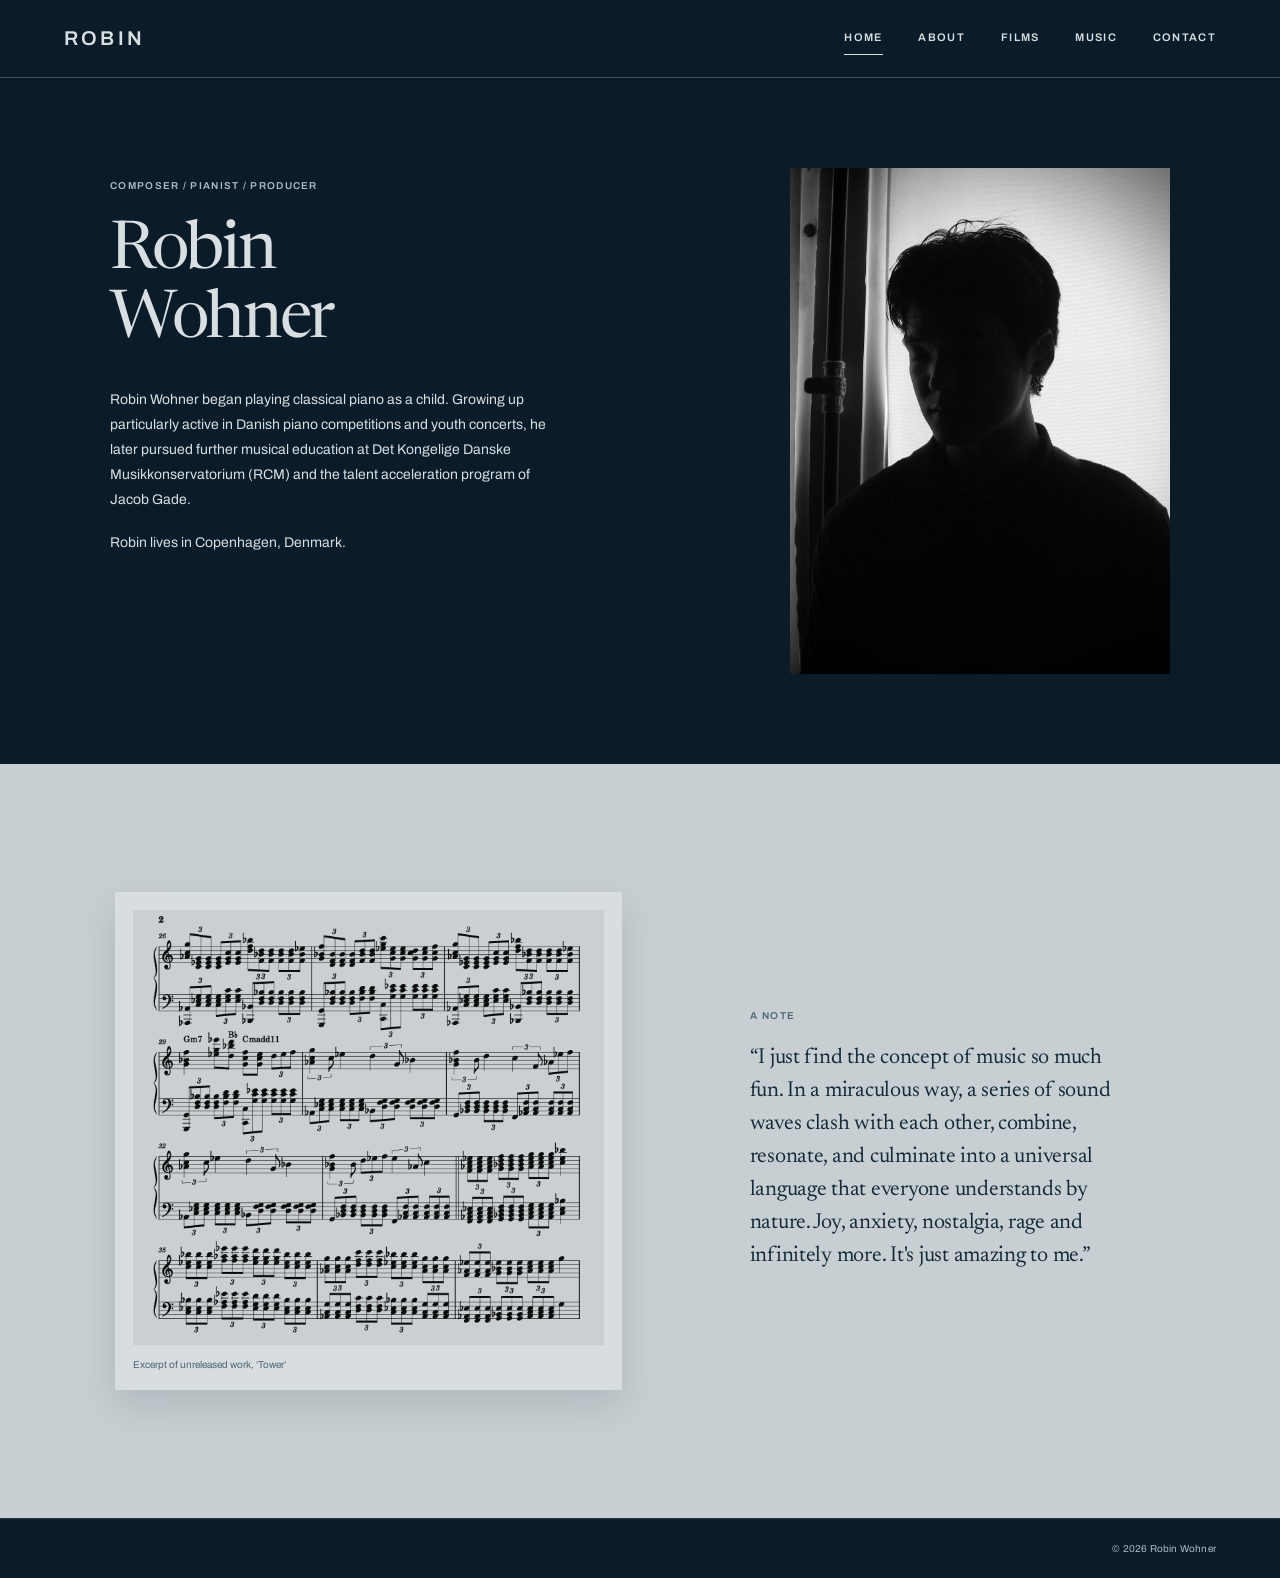
==== commit d1ada79a: "Remove piano key divider from home page" ====
--- a/index.html
+++ b/index.html
@@ -1 +1 @@
-<!doctype html><html lang="en"><head><meta charset="utf-8"><meta name="viewport" content="width=device-width, initial-scale=1"><meta name="description" content="Robin — composer, pianist and producer. Film scores and personal music."><title>Composer & Pianist — Robin</title><link rel="preconnect" href="https://fonts.googleapis.com"><link rel="preconnect" href="https://fonts.gstatic.com" crossorigin><link href="https://fonts.googleapis.com/css2?family=Archivo:wght@400;500;600;700&family=IBM+Plex+Mono:wght@400;500&family=Newsreader:opsz,wght@6..72,400;6..72,500&display=swap" rel="stylesheet"><link rel="stylesheet" href="style.css"></head><body><header class="site-header"><a class="wordmark" href="index.html" aria-label="Robin, home">R<span>O</span>BIN</a><nav aria-label="Main navigation"><a href="index.html" aria-current="page">Home</a><a href="about.html">About</a><a href="film.html">Films</a><a href="music.html">Music</a><a href="contact.html">Contact</a></nav></header><main class="home"><section class="home-feature"><div class="home-copy"><p class="overline">Composer / Pianist / Producer</p><h1>Robin<br>Wohner</h1><div class="home-statement"><p>Robin Wohner began playing classical piano as a child. Growing up particularly active in Danish piano competitions and youth concerts, he later pursued further musical education at Det Kongelige Danske Musikkonservatorium (RCM) and the talent acceleration program of Jacob Gade.</p><p>Robin lives in Copenhagen, Denmark.</p></div></div><figure class="home-portrait"><img src="images/portrait-home.jpg" alt="Black and white portrait of Robin Wohner beside a window"></figure></section><div class="piano-transition" aria-hidden="true"><svg xmlns="http://www.w3.org/2000/svg" width="100%" height="100%"><defs><pattern id="piano-octave" width="140" height="64" patternUnits="userSpaceOnUse"><rect width="140" height="64" fill="#c8cfd2"/><path d="M0 0v64M20 0v64M40 0v64M60 0v64M80 0v64M100 0v64M120 0v64M140 0v64" stroke="#0a1b2a" stroke-opacity=".35" stroke-width="1"/><g fill="#0a1b2a"><rect x="14" width="12" height="39" rx="1"/><rect x="34" width="12" height="39" rx="1"/><rect x="74" width="12" height="39" rx="1"/><rect x="94" width="12" height="39" rx="1"/><rect x="114" width="12" height="39" rx="1"/></g></pattern></defs><rect width="100%" height="100%" fill="url(#piano-octave)"/></svg></div><section class="home-personal" aria-label="Personal note"><div class="home-personal-inner"><figure class="personal-score"><img src="images/personal-statement-score.png" alt="Page from a piano score by Robin Wohner"><figcaption>Excerpt of unreleased work, ‘Tower’</figcaption></figure><div class="personal-copy"><p class="overline">A note</p><p>“I just find the concept of music so much fun. In a miraculous way, a series of sound waves clash with each other, combine, resonate, and culminate into a universal language that everyone understands by nature. Joy, anxiety, nostalgia, rage and infinitely more. It's just amazing to me.”</p></div></div></section></main><footer class="site-footer"><span>© 2026 Robin Wohner</span></footer></body></html>+<!doctype html><html lang="en"><head><meta charset="utf-8"><meta name="viewport" content="width=device-width, initial-scale=1"><meta name="description" content="Robin — composer, pianist and producer. Film scores and personal music."><title>Composer & Pianist — Robin</title><link rel="preconnect" href="https://fonts.googleapis.com"><link rel="preconnect" href="https://fonts.gstatic.com" crossorigin><link href="https://fonts.googleapis.com/css2?family=Archivo:wght@400;500;600;700&family=IBM+Plex+Mono:wght@400;500&family=Newsreader:opsz,wght@6..72,400;6..72,500&display=swap" rel="stylesheet"><link rel="stylesheet" href="style.css"></head><body><header class="site-header"><a class="wordmark" href="index.html" aria-label="Robin, home">R<span>O</span>BIN</a><nav aria-label="Main navigation"><a href="index.html" aria-current="page">Home</a><a href="about.html">About</a><a href="film.html">Films</a><a href="music.html">Music</a><a href="contact.html">Contact</a></nav></header><main class="home"><section class="home-feature"><div class="home-copy"><p class="overline">Composer / Pianist / Producer</p><h1>Robin<br>Wohner</h1><div class="home-statement"><p>Robin Wohner began playing classical piano as a child. Growing up particularly active in Danish piano competitions and youth concerts, he later pursued further musical education at Det Kongelige Danske Musikkonservatorium (RCM) and the talent acceleration program of Jacob Gade.</p><p>Robin lives in Copenhagen, Denmark.</p></div></div><figure class="home-portrait"><img src="images/portrait-home.jpg" alt="Black and white portrait of Robin Wohner beside a window"></figure></section><section class="home-personal" aria-label="Personal note"><div class="home-personal-inner"><figure class="personal-score"><img src="images/personal-statement-score.png" alt="Page from a piano score by Robin Wohner"><figcaption>Excerpt of unreleased work, ‘Tower’</figcaption></figure><div class="personal-copy"><p class="overline">A note</p><p>“I just find the concept of music so much fun. In a miraculous way, a series of sound waves clash with each other, combine, resonate, and culminate into a universal language that everyone understands by nature. Joy, anxiety, nostalgia, rage and infinitely more. It's just amazing to me.”</p></div></div></section></main><footer class="site-footer"><span>© 2026 Robin Wohner</span></footer></body></html>
--- a/style.css
+++ b/style.css
@@ -291,8 +291,3 @@
 @media(max-width:850px){.contact-landscape img{aspect-ratio:4/3}}
 @media(max-width:700px){.home-feature{grid-template-columns:1fr;gap:35px;padding:50px 28px 65px}.home-copy{padding-top:0;max-width:520px}.home-copy h1{font-size:58px}.home-statement{max-width:520px}.home-portrait{justify-self:start;max-width:380px}.site-footer{padding:20px 28px}}
 @media(max-width:480px){.contact-landscape img{aspect-ratio:1}}
-
-/* Piano keys mark the blue-to-silver transition. */
-.piano-transition{height:64px;width:100%;background:var(--paper);overflow:hidden;border-top:1px solid #c8cfd240}
-.piano-transition svg{display:block}
-@media(max-width:600px){.piano-transition{height:48px}.piano-transition svg{height:64px;transform:scaleY(.75);transform-origin:top}}
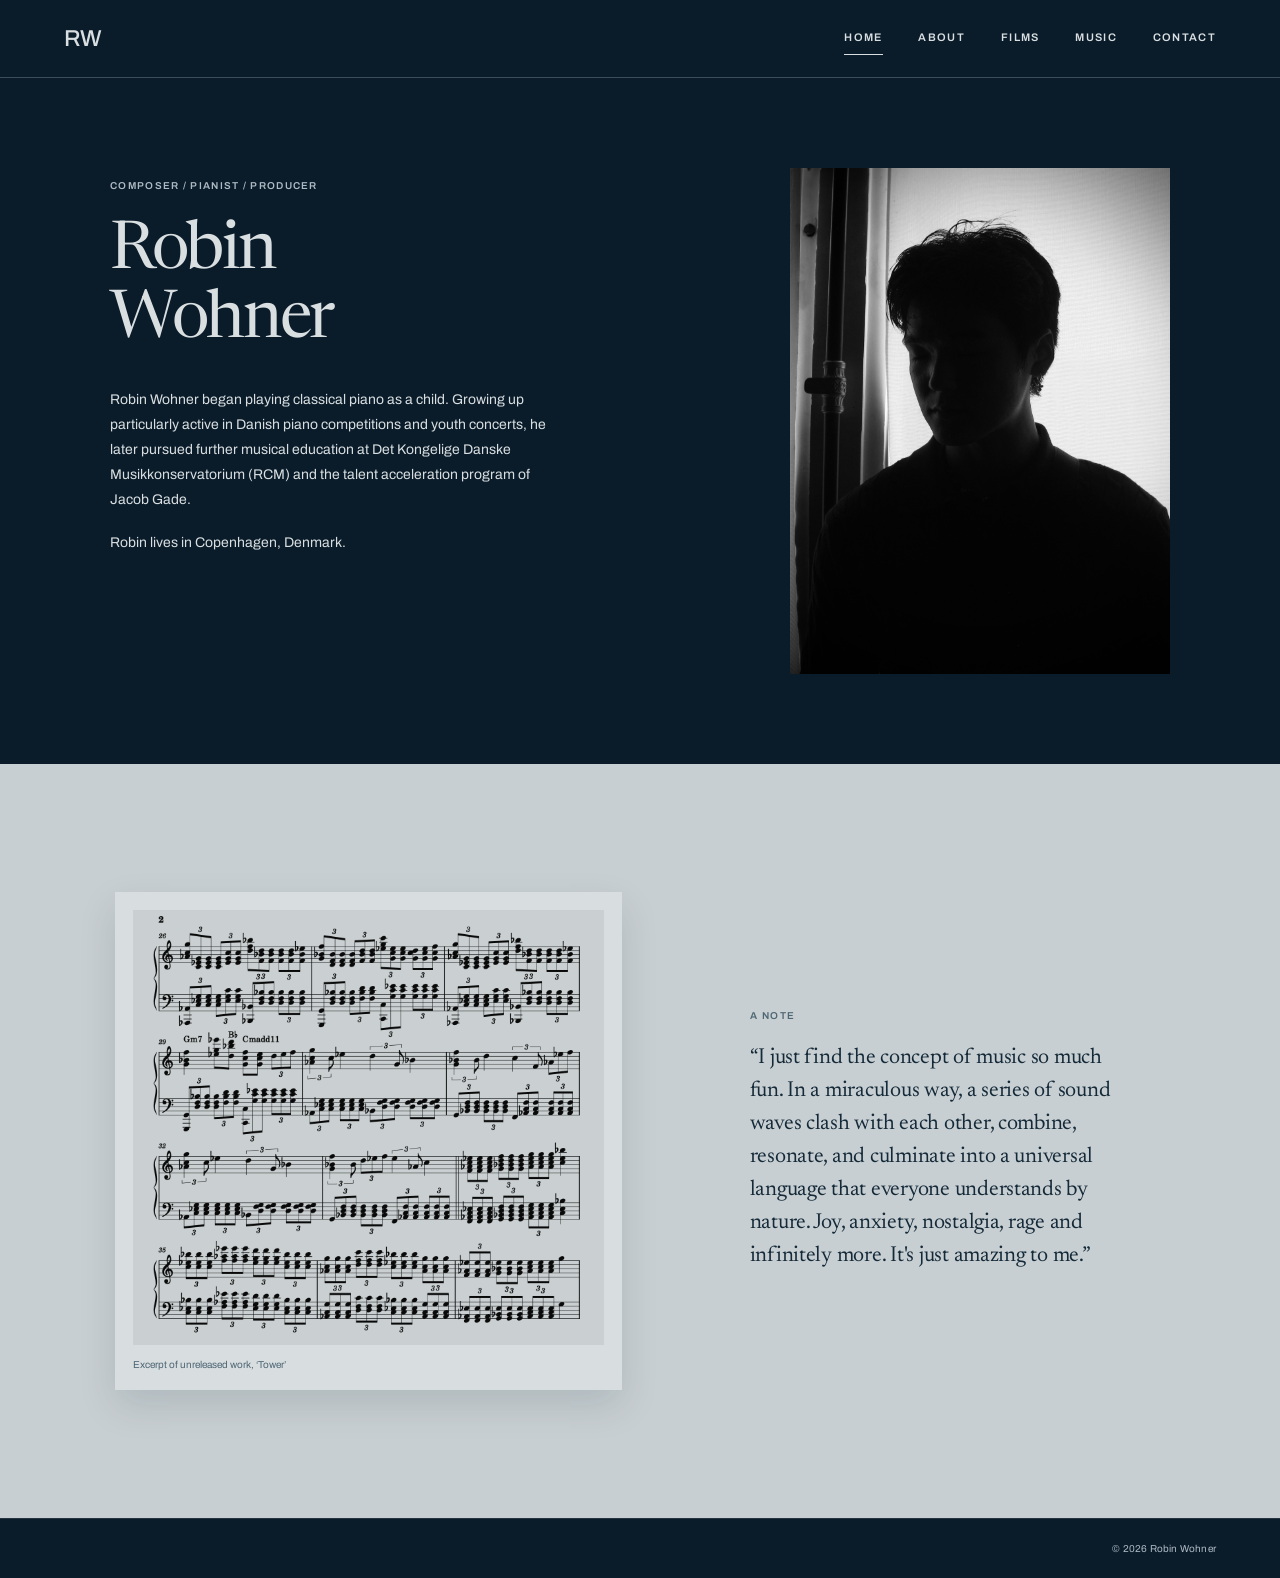
==== commit b958ab7b: "Replace header wordmark with minimal RW monogram" ====
--- a/index.html
+++ b/index.html
@@ -1 +1 @@
-<!doctype html><html lang="en"><head><meta charset="utf-8"><meta name="viewport" content="width=device-width, initial-scale=1"><meta name="description" content="Robin — composer, pianist and producer. Film scores and personal music."><title>Composer & Pianist — Robin</title><link rel="preconnect" href="https://fonts.googleapis.com"><link rel="preconnect" href="https://fonts.gstatic.com" crossorigin><link href="https://fonts.googleapis.com/css2?family=Archivo:wght@400;500;600;700&family=IBM+Plex+Mono:wght@400;500&family=Newsreader:opsz,wght@6..72,400;6..72,500&display=swap" rel="stylesheet"><link rel="stylesheet" href="style.css"></head><body><header class="site-header"><a class="wordmark" href="index.html" aria-label="Robin, home">R<span>O</span>BIN</a><nav aria-label="Main navigation"><a href="index.html" aria-current="page">Home</a><a href="about.html">About</a><a href="film.html">Films</a><a href="music.html">Music</a><a href="contact.html">Contact</a></nav></header><main class="home"><section class="home-feature"><div class="home-copy"><p class="overline">Composer / Pianist / Producer</p><h1>Robin<br>Wohner</h1><div class="home-statement"><p>Robin Wohner began playing classical piano as a child. Growing up particularly active in Danish piano competitions and youth concerts, he later pursued further musical education at Det Kongelige Danske Musikkonservatorium (RCM) and the talent acceleration program of Jacob Gade.</p><p>Robin lives in Copenhagen, Denmark.</p></div></div><figure class="home-portrait"><img src="images/portrait-home.jpg" alt="Black and white portrait of Robin Wohner beside a window"></figure></section><section class="home-personal" aria-label="Personal note"><div class="home-personal-inner"><figure class="personal-score"><img src="images/personal-statement-score.png" alt="Page from a piano score by Robin Wohner"><figcaption>Excerpt of unreleased work, ‘Tower’</figcaption></figure><div class="personal-copy"><p class="overline">A note</p><p>“I just find the concept of music so much fun. In a miraculous way, a series of sound waves clash with each other, combine, resonate, and culminate into a universal language that everyone understands by nature. Joy, anxiety, nostalgia, rage and infinitely more. It's just amazing to me.”</p></div></div></section></main><footer class="site-footer"><span>© 2026 Robin Wohner</span></footer></body></html>+<!doctype html><html lang="en"><head><meta charset="utf-8"><meta name="viewport" content="width=device-width, initial-scale=1"><meta name="description" content="Robin — composer, pianist and producer. Film scores and personal music."><title>Composer & Pianist — Robin</title><link rel="preconnect" href="https://fonts.googleapis.com"><link rel="preconnect" href="https://fonts.gstatic.com" crossorigin><link href="https://fonts.googleapis.com/css2?family=Archivo:wght@400;500;600;700&family=IBM+Plex+Mono:wght@400;500&family=Newsreader:opsz,wght@6..72,400;6..72,500&display=swap" rel="stylesheet"><link rel="stylesheet" href="style.css"></head><body><header class="site-header"><a class="wordmark" href="index.html" aria-label="Robin Wohner, home">RW</a><nav aria-label="Main navigation"><a href="index.html" aria-current="page">Home</a><a href="about.html">About</a><a href="film.html">Films</a><a href="music.html">Music</a><a href="contact.html">Contact</a></nav></header><main class="home"><section class="home-feature"><div class="home-copy"><p class="overline">Composer / Pianist / Producer</p><h1>Robin<br>Wohner</h1><div class="home-statement"><p>Robin Wohner began playing classical piano as a child. Growing up particularly active in Danish piano competitions and youth concerts, he later pursued further musical education at Det Kongelige Danske Musikkonservatorium (RCM) and the talent acceleration program of Jacob Gade.</p><p>Robin lives in Copenhagen, Denmark.</p></div></div><figure class="home-portrait"><img src="images/portrait-home.jpg" alt="Black and white portrait of Robin Wohner beside a window"></figure></section><section class="home-personal" aria-label="Personal note"><div class="home-personal-inner"><figure class="personal-score"><img src="images/personal-statement-score.png" alt="Page from a piano score by Robin Wohner"><figcaption>Excerpt of unreleased work, ‘Tower’</figcaption></figure><div class="personal-copy"><p class="overline">A note</p><p>“I just find the concept of music so much fun. In a miraculous way, a series of sound waves clash with each other, combine, resonate, and culminate into a universal language that everyone understands by nature. Joy, anxiety, nostalgia, rage and infinitely more. It's just amazing to me.”</p></div></div></section></main><footer class="site-footer"><span>© 2026 Robin Wohner</span></footer></body></html>
--- a/style.css
+++ b/style.css
@@ -291,3 +291,6 @@
 @media(max-width:850px){.contact-landscape img{aspect-ratio:4/3}}
 @media(max-width:700px){.home-feature{grid-template-columns:1fr;gap:35px;padding:50px 28px 65px}.home-copy{padding-top:0;max-width:520px}.home-copy h1{font-size:58px}.home-statement{max-width:520px}.home-portrait{justify-self:start;max-width:380px}.site-footer{padding:20px 28px}}
 @media(max-width:480px){.contact-landscape img{aspect-ratio:1}}
+
+/* Minimal RW monogram. */
+.site-header .wordmark{font-family:'Archivo',Arial,sans-serif;font-size:23px;font-weight:500;letter-spacing:-.06em;line-height:1;text-decoration:none}
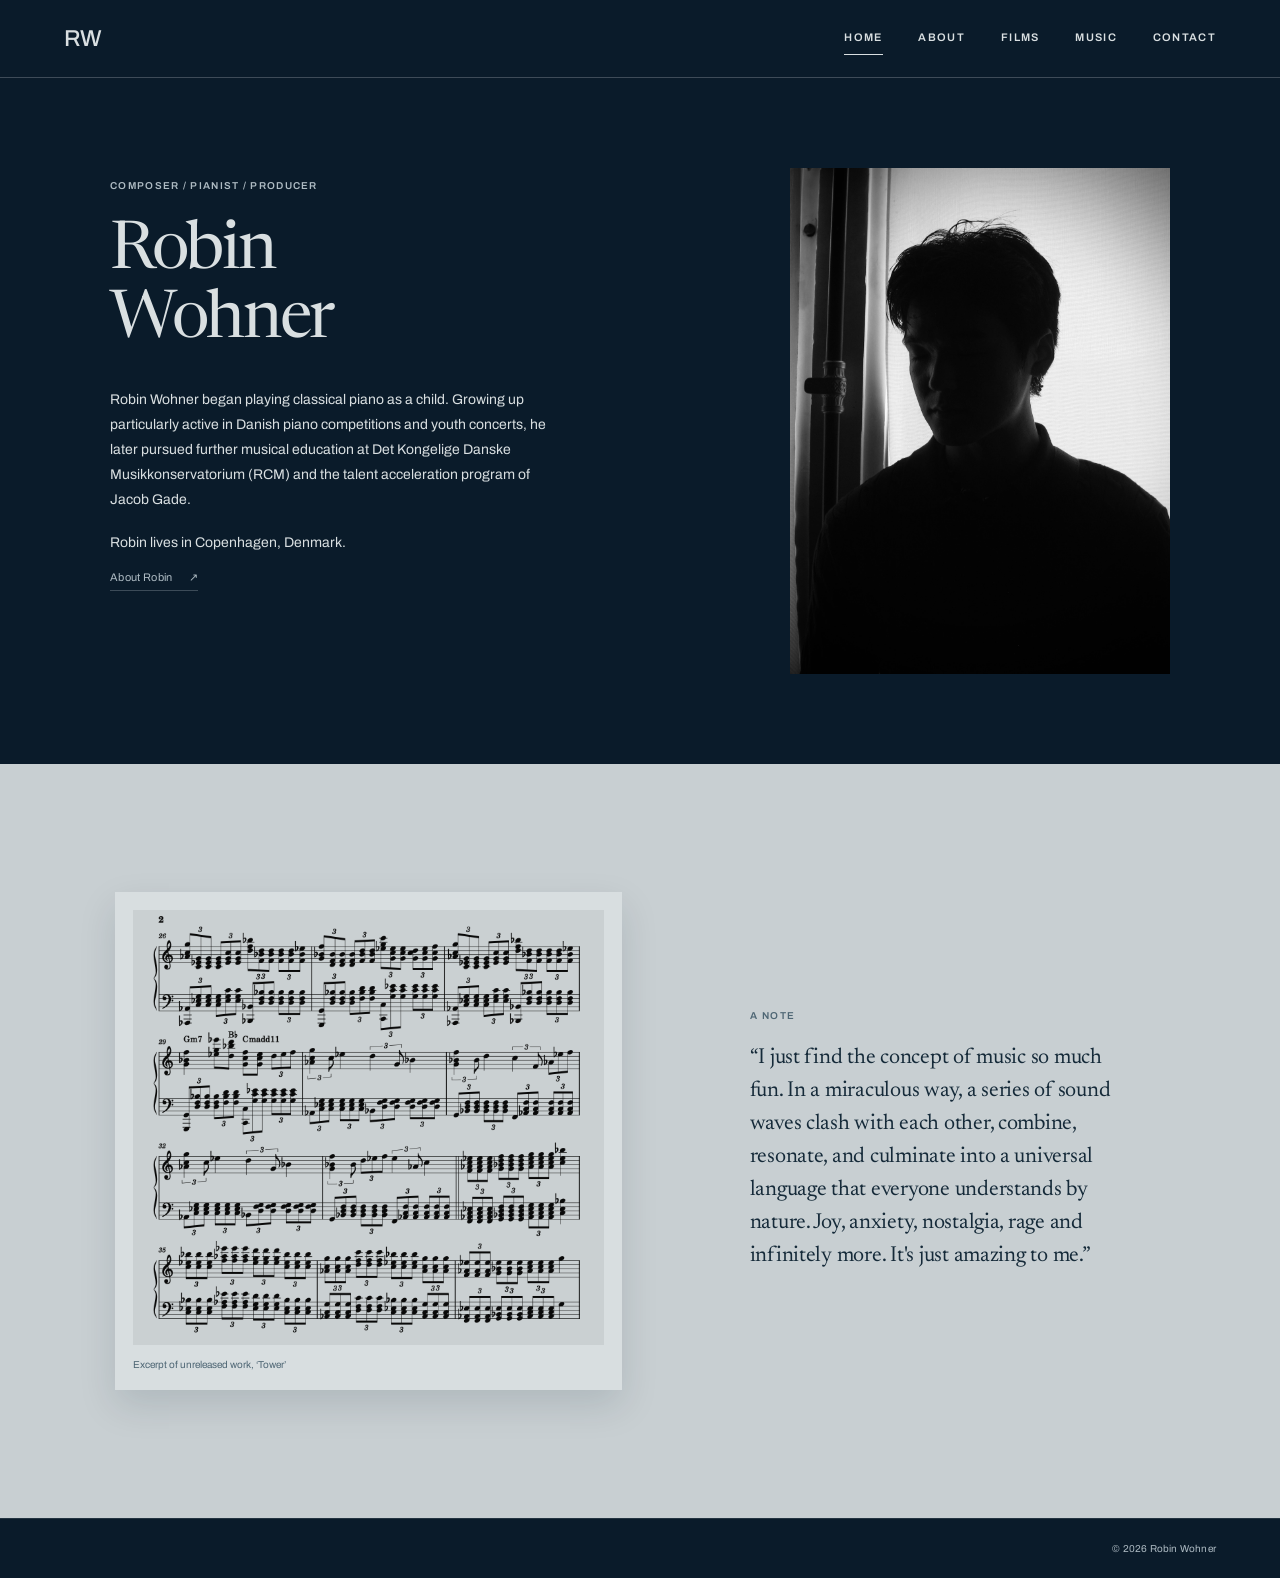
==== commit 768b4078: "Add subtle home-to-About link and revise piano performance background" ====
--- a/index.html
+++ b/index.html
@@ -1 +1 @@
-<!doctype html><html lang="en"><head><meta charset="utf-8"><meta name="viewport" content="width=device-width, initial-scale=1"><meta name="description" content="Robin — composer, pianist and producer. Film scores and personal music."><title>Composer & Pianist — Robin</title><link rel="preconnect" href="https://fonts.googleapis.com"><link rel="preconnect" href="https://fonts.gstatic.com" crossorigin><link href="https://fonts.googleapis.com/css2?family=Archivo:wght@400;500;600;700&family=IBM+Plex+Mono:wght@400;500&family=Newsreader:opsz,wght@6..72,400;6..72,500&display=swap" rel="stylesheet"><link rel="stylesheet" href="style.css"></head><body><header class="site-header"><a class="wordmark" href="index.html" aria-label="Robin Wohner, home">RW</a><nav aria-label="Main navigation"><a href="index.html" aria-current="page">Home</a><a href="about.html">About</a><a href="film.html">Films</a><a href="music.html">Music</a><a href="contact.html">Contact</a></nav></header><main class="home"><section class="home-feature"><div class="home-copy"><p class="overline">Composer / Pianist / Producer</p><h1>Robin<br>Wohner</h1><div class="home-statement"><p>Robin Wohner began playing classical piano as a child. Growing up particularly active in Danish piano competitions and youth concerts, he later pursued further musical education at Det Kongelige Danske Musikkonservatorium (RCM) and the talent acceleration program of Jacob Gade.</p><p>Robin lives in Copenhagen, Denmark.</p></div></div><figure class="home-portrait"><img src="images/portrait-home.jpg" alt="Black and white portrait of Robin Wohner beside a window"></figure></section><section class="home-personal" aria-label="Personal note"><div class="home-personal-inner"><figure class="personal-score"><img src="images/personal-statement-score.png" alt="Page from a piano score by Robin Wohner"><figcaption>Excerpt of unreleased work, ‘Tower’</figcaption></figure><div class="personal-copy"><p class="overline">A note</p><p>“I just find the concept of music so much fun. In a miraculous way, a series of sound waves clash with each other, combine, resonate, and culminate into a universal language that everyone understands by nature. Joy, anxiety, nostalgia, rage and infinitely more. It's just amazing to me.”</p></div></div></section></main><footer class="site-footer"><span>© 2026 Robin Wohner</span></footer></body></html>+<!doctype html><html lang="en"><head><meta charset="utf-8"><meta name="viewport" content="width=device-width, initial-scale=1"><meta name="description" content="Robin — composer, pianist and producer. Film scores and personal music."><title>Composer & Pianist — Robin</title><link rel="preconnect" href="https://fonts.googleapis.com"><link rel="preconnect" href="https://fonts.gstatic.com" crossorigin><link href="https://fonts.googleapis.com/css2?family=Archivo:wght@400;500;600;700&family=IBM+Plex+Mono:wght@400;500&family=Newsreader:opsz,wght@6..72,400;6..72,500&display=swap" rel="stylesheet"><link rel="stylesheet" href="style.css"></head><body><header class="site-header"><a class="wordmark" href="index.html" aria-label="Robin Wohner, home">RW</a><nav aria-label="Main navigation"><a href="index.html" aria-current="page">Home</a><a href="about.html">About</a><a href="film.html">Films</a><a href="music.html">Music</a><a href="contact.html">Contact</a></nav></header><main class="home"><section class="home-feature"><div class="home-copy"><p class="overline">Composer / Pianist / Producer</p><h1>Robin<br>Wohner</h1><div class="home-statement"><p>Robin Wohner began playing classical piano as a child. Growing up particularly active in Danish piano competitions and youth concerts, he later pursued further musical education at Det Kongelige Danske Musikkonservatorium (RCM) and the talent acceleration program of Jacob Gade.</p><p>Robin lives in Copenhagen, Denmark.</p></div><a class="home-about-link" href="about.html">About Robin <span aria-hidden="true">↗</span></a></div><figure class="home-portrait"><img src="images/portrait-home.jpg" alt="Black and white portrait of Robin Wohner beside a window"></figure></section><section class="home-personal" aria-label="Personal note"><div class="home-personal-inner"><figure class="personal-score"><img src="images/personal-statement-score.png" alt="Page from a piano score by Robin Wohner"><figcaption>Excerpt of unreleased work, ‘Tower’</figcaption></figure><div class="personal-copy"><p class="overline">A note</p><p>“I just find the concept of music so much fun. In a miraculous way, a series of sound waves clash with each other, combine, resonate, and culminate into a universal language that everyone understands by nature. Joy, anxiety, nostalgia, rage and infinitely more. It's just amazing to me.”</p></div></div></section></main><footer class="site-footer"><span>© 2026 Robin Wohner</span></footer></body></html>
--- a/style.css
+++ b/style.css
@@ -294,3 +294,7 @@
 
 /* Minimal RW monogram. */
 .site-header .wordmark{font-family:'Archivo',Arial,sans-serif;font-size:23px;font-weight:500;letter-spacing:-.06em;line-height:1;text-decoration:none}
+
+/* Small biography link beneath the home introduction. */
+.home-about-link{display:inline-flex;align-items:center;gap:16px;margin-top:8px;padding:5px 0;font-size:11px;line-height:1.5;letter-spacing:.03em;color:var(--muted);text-decoration:none;border-bottom:1px solid #aebbc34d}
+.home-about-link:hover{color:var(--gray);border-bottom-color:currentColor}
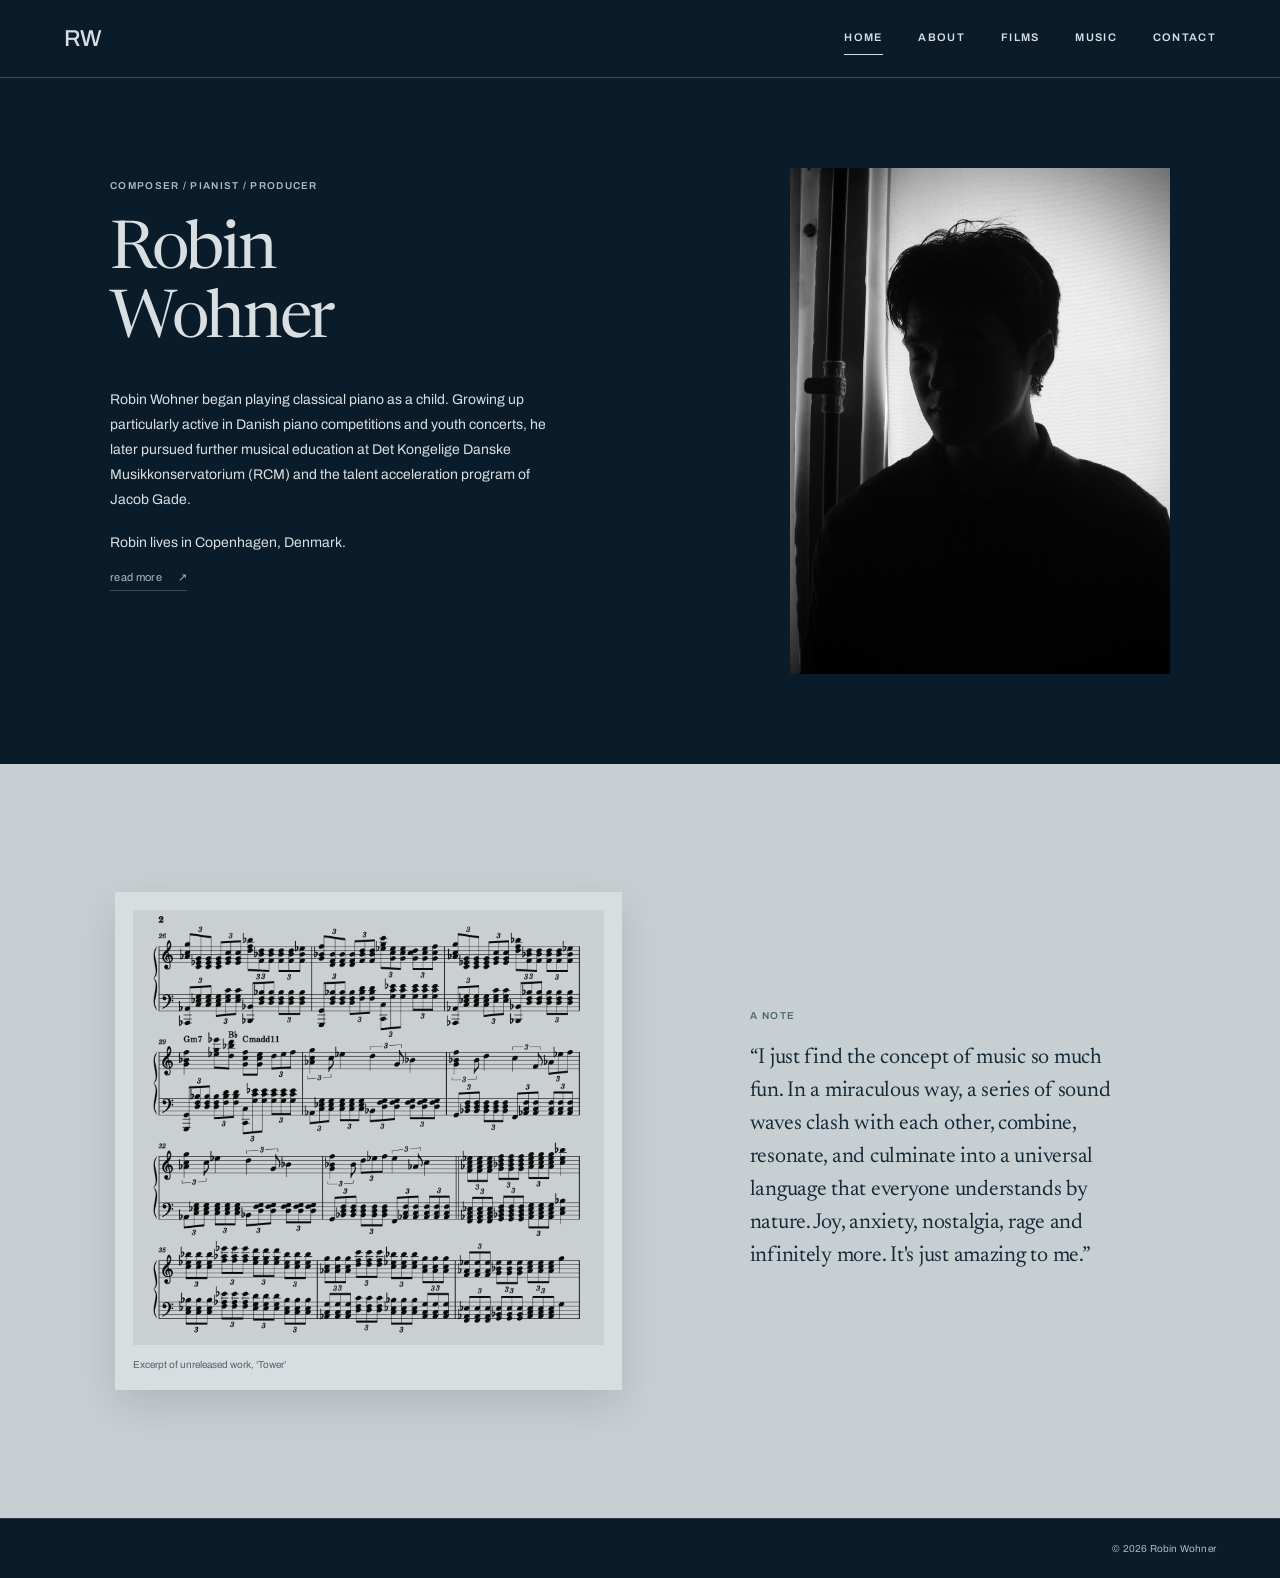
==== commit 1d0a9ba8: "Embed live concert performance on About and rename home biography link" ====
--- a/index.html
+++ b/index.html
@@ -1 +1 @@
-<!doctype html><html lang="en"><head><meta charset="utf-8"><meta name="viewport" content="width=device-width, initial-scale=1"><meta name="description" content="Robin — composer, pianist and producer. Film scores and personal music."><title>Composer & Pianist — Robin</title><link rel="preconnect" href="https://fonts.googleapis.com"><link rel="preconnect" href="https://fonts.gstatic.com" crossorigin><link href="https://fonts.googleapis.com/css2?family=Archivo:wght@400;500;600;700&family=IBM+Plex+Mono:wght@400;500&family=Newsreader:opsz,wght@6..72,400;6..72,500&display=swap" rel="stylesheet"><link rel="stylesheet" href="style.css"></head><body><header class="site-header"><a class="wordmark" href="index.html" aria-label="Robin Wohner, home">RW</a><nav aria-label="Main navigation"><a href="index.html" aria-current="page">Home</a><a href="about.html">About</a><a href="film.html">Films</a><a href="music.html">Music</a><a href="contact.html">Contact</a></nav></header><main class="home"><section class="home-feature"><div class="home-copy"><p class="overline">Composer / Pianist / Producer</p><h1>Robin<br>Wohner</h1><div class="home-statement"><p>Robin Wohner began playing classical piano as a child. Growing up particularly active in Danish piano competitions and youth concerts, he later pursued further musical education at Det Kongelige Danske Musikkonservatorium (RCM) and the talent acceleration program of Jacob Gade.</p><p>Robin lives in Copenhagen, Denmark.</p></div><a class="home-about-link" href="about.html">About Robin <span aria-hidden="true">↗</span></a></div><figure class="home-portrait"><img src="images/portrait-home.jpg" alt="Black and white portrait of Robin Wohner beside a window"></figure></section><section class="home-personal" aria-label="Personal note"><div class="home-personal-inner"><figure class="personal-score"><img src="images/personal-statement-score.png" alt="Page from a piano score by Robin Wohner"><figcaption>Excerpt of unreleased work, ‘Tower’</figcaption></figure><div class="personal-copy"><p class="overline">A note</p><p>“I just find the concept of music so much fun. In a miraculous way, a series of sound waves clash with each other, combine, resonate, and culminate into a universal language that everyone understands by nature. Joy, anxiety, nostalgia, rage and infinitely more. It's just amazing to me.”</p></div></div></section></main><footer class="site-footer"><span>© 2026 Robin Wohner</span></footer></body></html>+<!doctype html><html lang="en"><head><meta charset="utf-8"><meta name="viewport" content="width=device-width, initial-scale=1"><meta name="description" content="Robin — composer, pianist and producer. Film scores and personal music."><title>Composer & Pianist — Robin</title><link rel="preconnect" href="https://fonts.googleapis.com"><link rel="preconnect" href="https://fonts.gstatic.com" crossorigin><link href="https://fonts.googleapis.com/css2?family=Archivo:wght@400;500;600;700&family=IBM+Plex+Mono:wght@400;500&family=Newsreader:opsz,wght@6..72,400;6..72,500&display=swap" rel="stylesheet"><link rel="stylesheet" href="style.css"></head><body><header class="site-header"><a class="wordmark" href="index.html" aria-label="Robin Wohner, home">RW</a><nav aria-label="Main navigation"><a href="index.html" aria-current="page">Home</a><a href="about.html">About</a><a href="film.html">Films</a><a href="music.html">Music</a><a href="contact.html">Contact</a></nav></header><main class="home"><section class="home-feature"><div class="home-copy"><p class="overline">Composer / Pianist / Producer</p><h1>Robin<br>Wohner</h1><div class="home-statement"><p>Robin Wohner began playing classical piano as a child. Growing up particularly active in Danish piano competitions and youth concerts, he later pursued further musical education at Det Kongelige Danske Musikkonservatorium (RCM) and the talent acceleration program of Jacob Gade.</p><p>Robin lives in Copenhagen, Denmark.</p></div><a class="home-about-link" href="about.html">read more <span aria-hidden="true">↗</span></a></div><figure class="home-portrait"><img src="images/portrait-home.jpg" alt="Black and white portrait of Robin Wohner beside a window"></figure></section><section class="home-personal" aria-label="Personal note"><div class="home-personal-inner"><figure class="personal-score"><img src="images/personal-statement-score.png" alt="Page from a piano score by Robin Wohner"><figcaption>Excerpt of unreleased work, ‘Tower’</figcaption></figure><div class="personal-copy"><p class="overline">A note</p><p>“I just find the concept of music so much fun. In a miraculous way, a series of sound waves clash with each other, combine, resonate, and culminate into a universal language that everyone understands by nature. Joy, anxiety, nostalgia, rage and infinitely more. It's just amazing to me.”</p></div></div></section></main><footer class="site-footer"><span>© 2026 Robin Wohner</span></footer></body></html>
--- a/style.css
+++ b/style.css
@@ -298,3 +298,14 @@
 /* Small biography link beneath the home introduction. */
 .home-about-link{display:inline-flex;align-items:center;gap:16px;margin-top:8px;padding:5px 0;font-size:11px;line-height:1.5;letter-spacing:.03em;color:var(--muted);text-decoration:none;border-bottom:1px solid #aebbc34d}
 .home-about-link:hover{color:var(--gray);border-bottom-color:currentColor}
+
+/* Live performance on About. */
+.about-concert{max-width:1180px;margin:clamp(65px,8vw,100px) auto 0;padding-top:30px;border-top:1px solid #d9dfe12b}
+.about-concert-heading{display:flex;justify-content:space-between;align-items:baseline;gap:24px;margin-bottom:20px}
+.about-concert-heading h2{font-family:'Newsreader',Georgia,serif;font-size:clamp(26px,3vw,36px);font-weight:400;line-height:1.2;letter-spacing:-.02em;margin:0}
+.about-concert-heading a{font-size:11px;color:var(--muted);text-decoration:none;white-space:nowrap}
+.about-concert-heading a:hover{color:var(--gray);text-decoration:underline}
+.about-concert-player{width:100%;aspect-ratio:16/9;background:#050e16}
+.about-concert-player iframe{display:block;width:100%;height:100%;border:0}
+.about-concert-caption{font-size:10px;letter-spacing:.03em;color:var(--muted);margin:12px 0 0}
+@media(max-width:480px){.about-concert-heading{gap:12px}.about-concert-heading a{font-size:10px}}
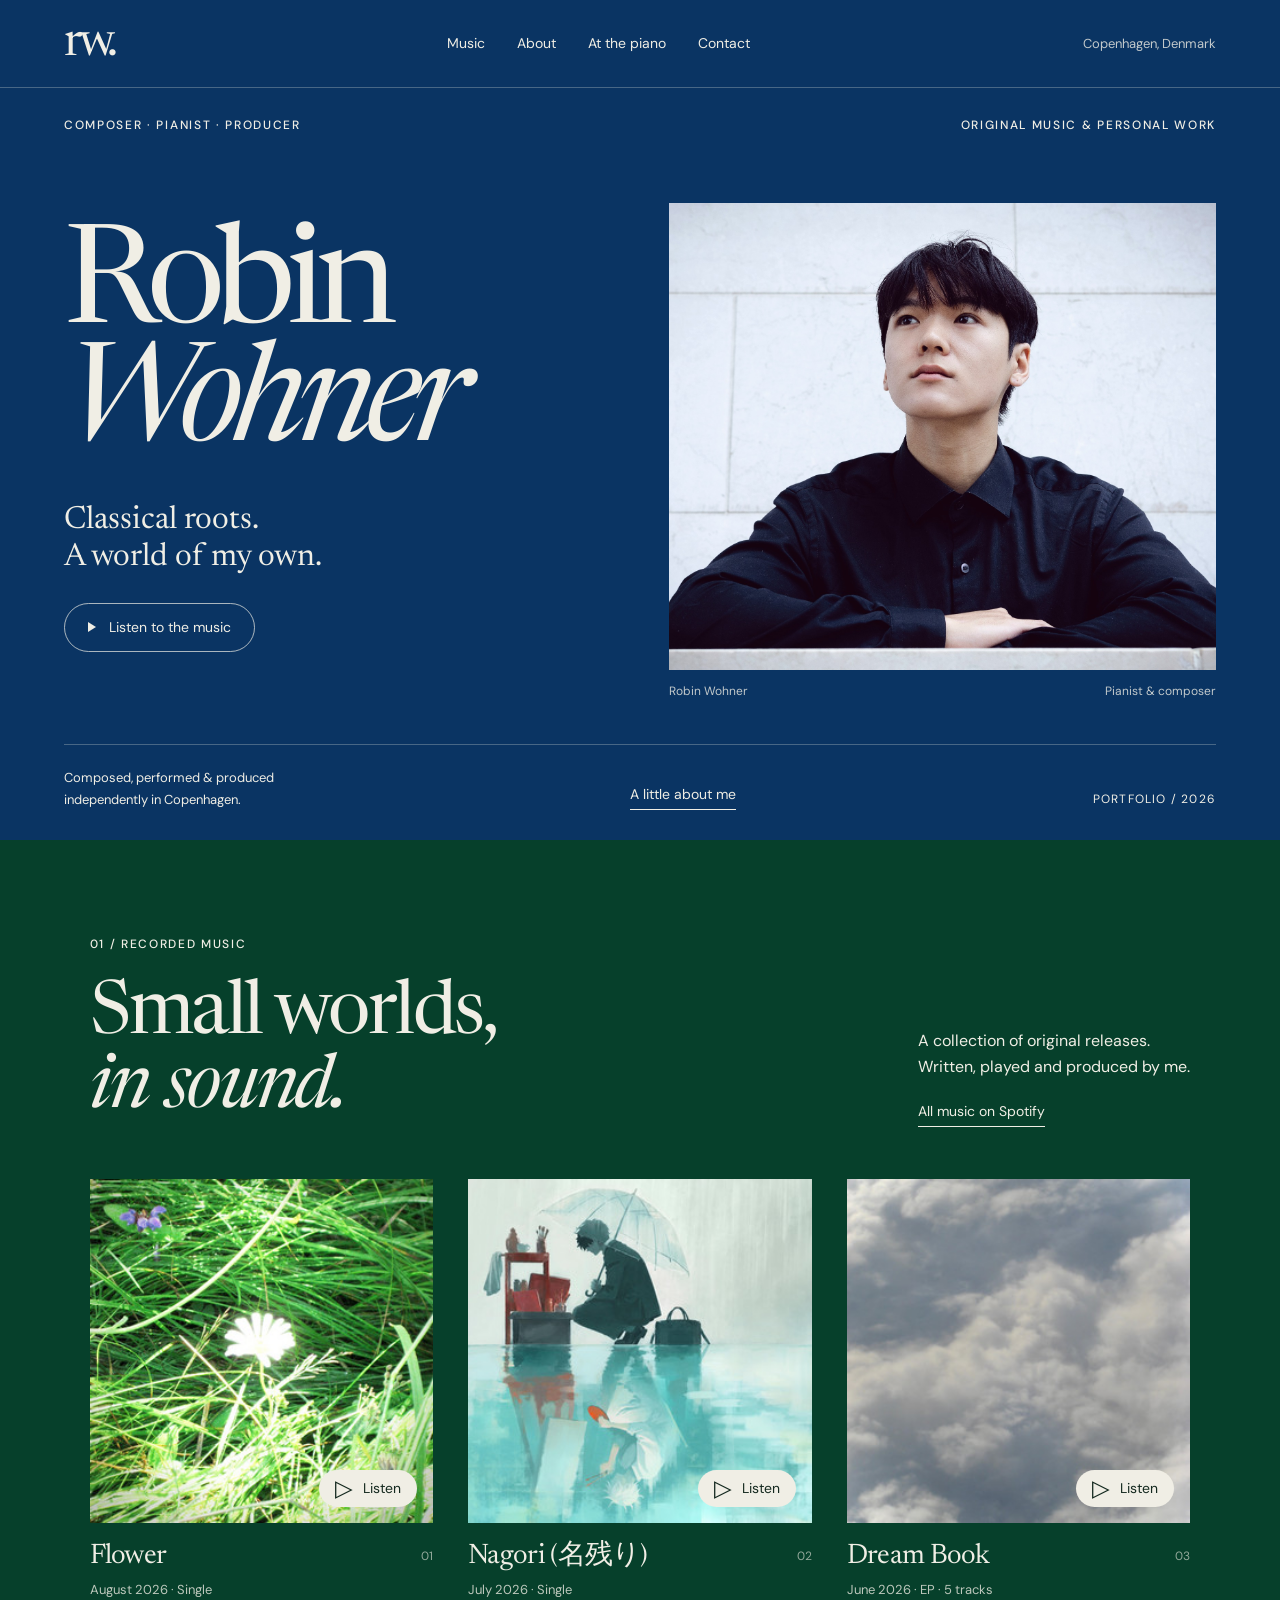
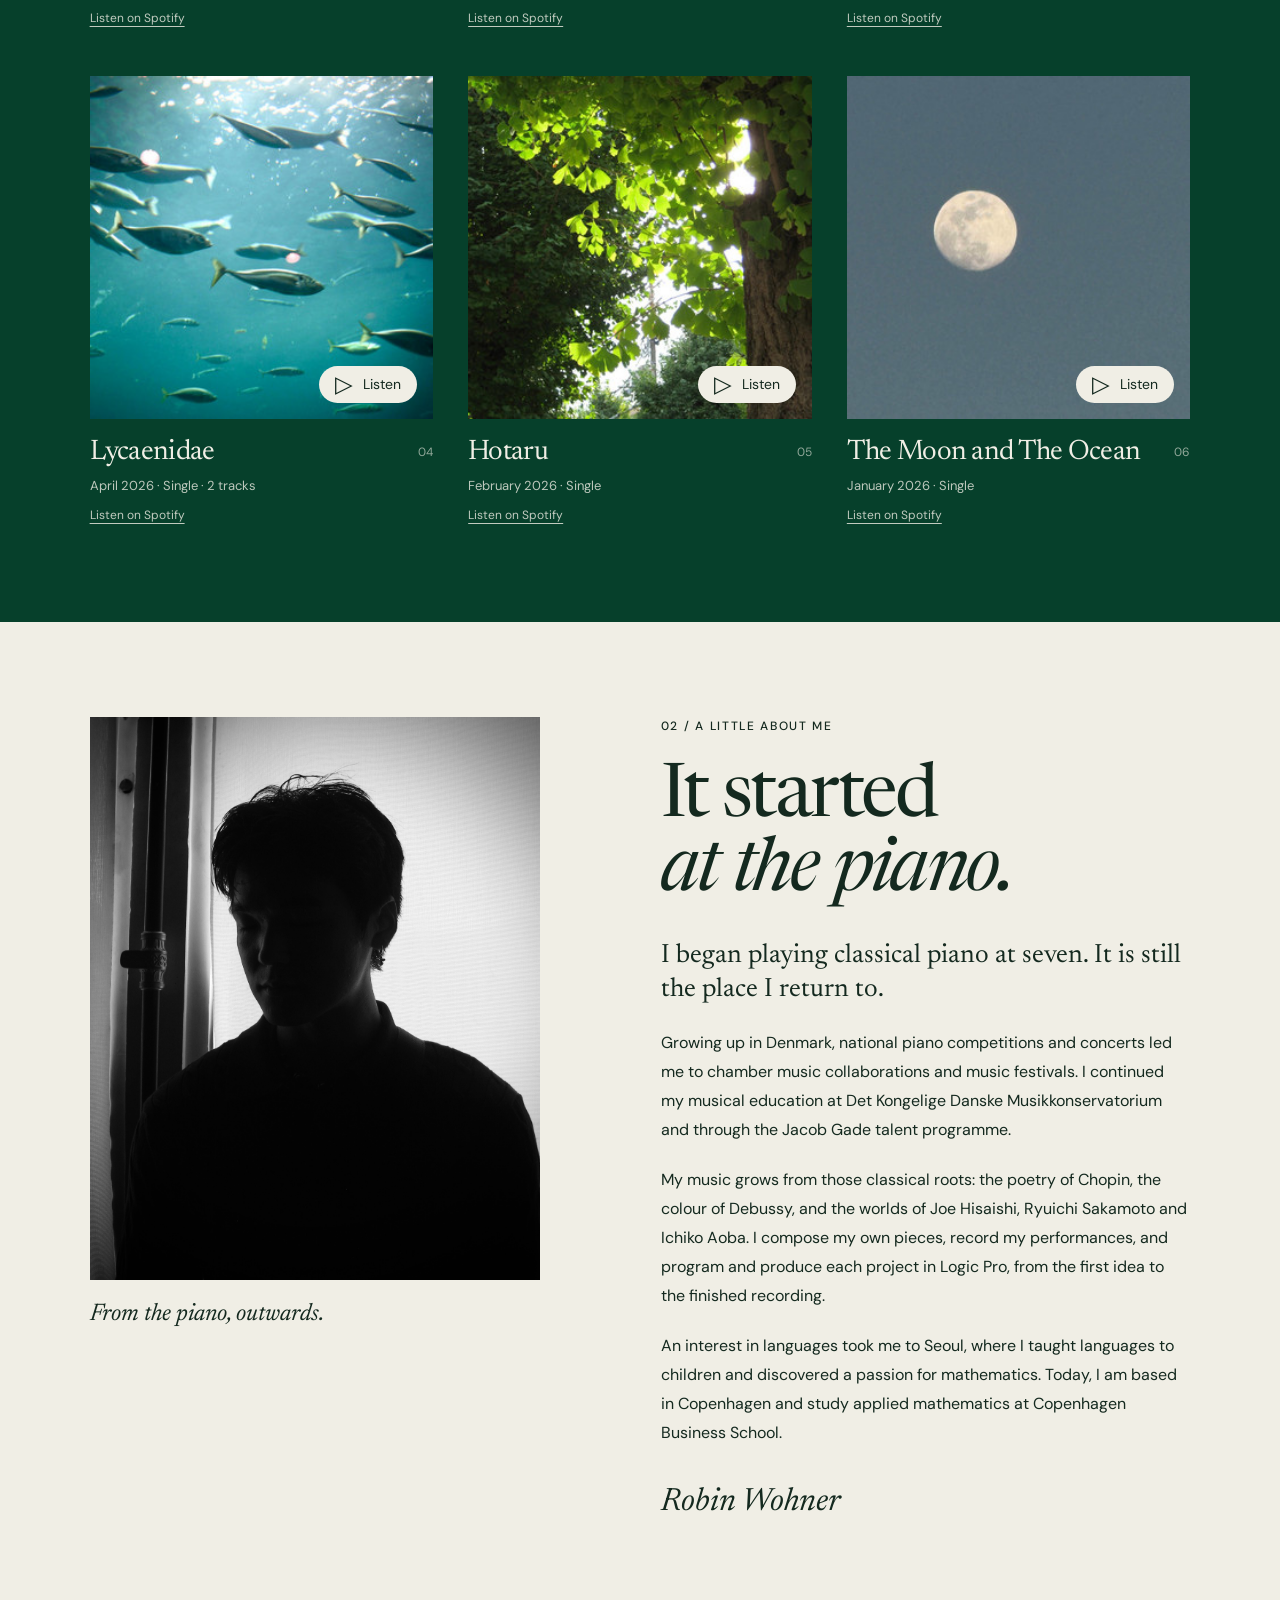
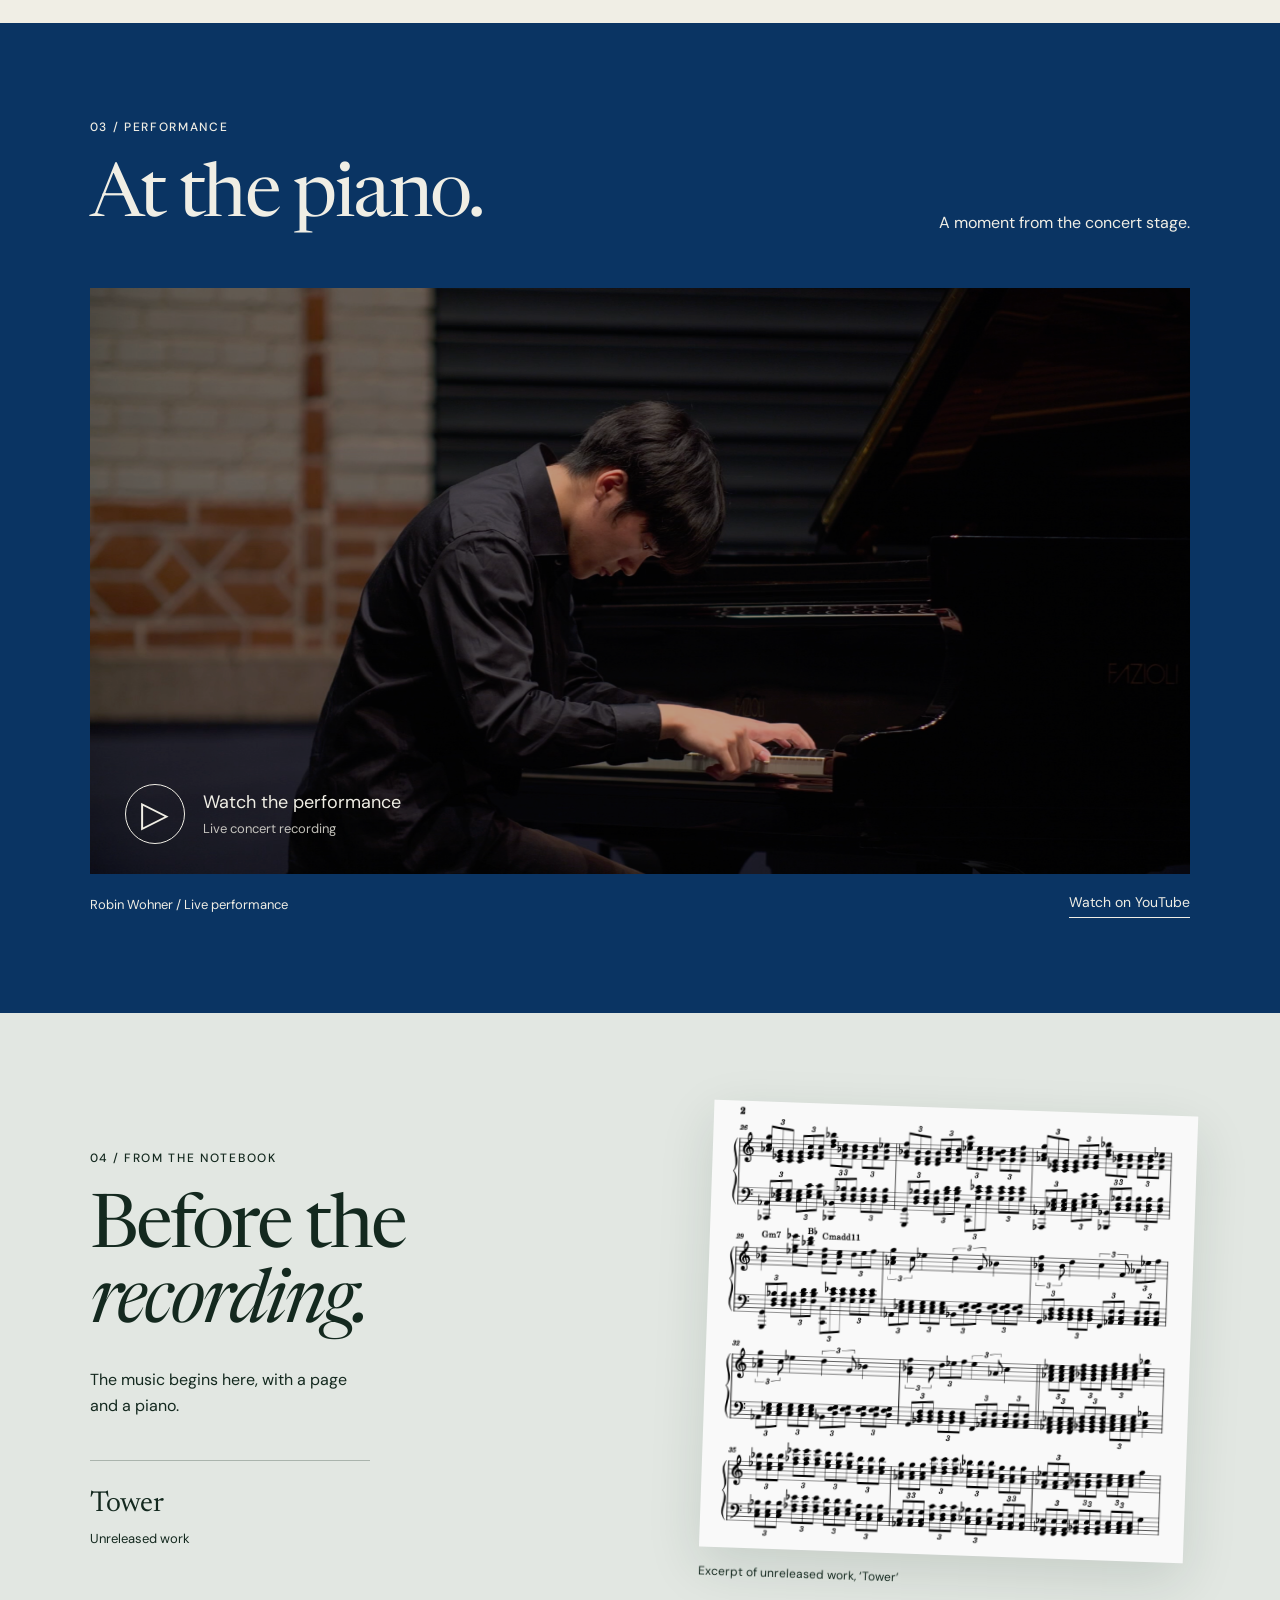
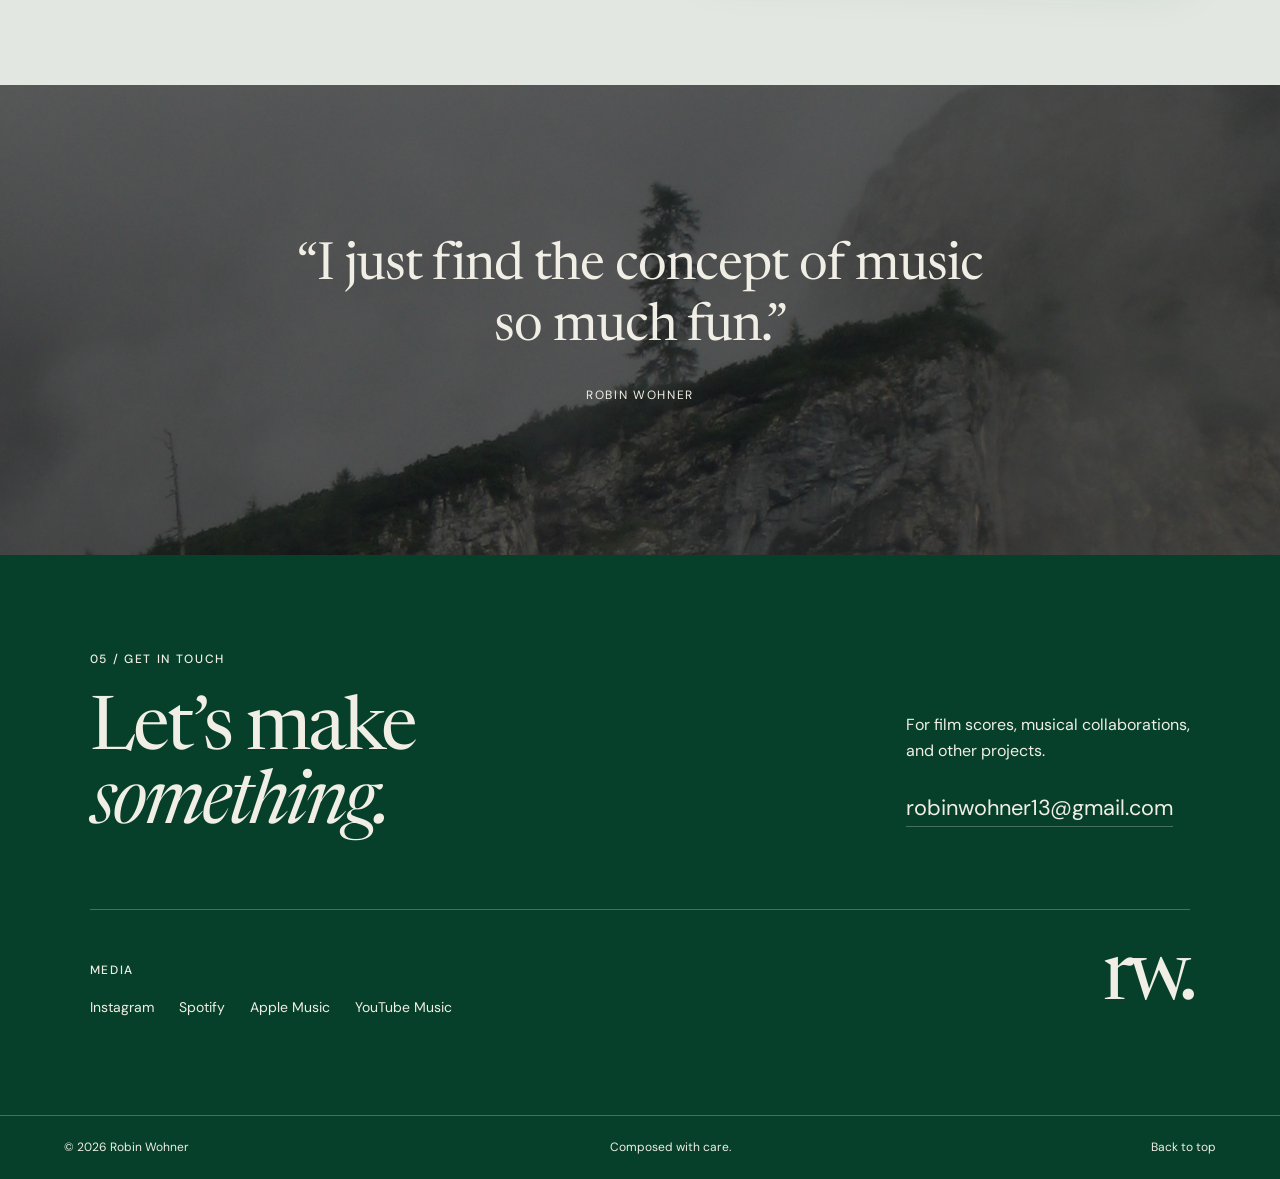
==== commit fadb97f3: "Create a new artist portfolio with integrated releases and performance" ====
--- a/index.html
+++ b/index.html
@@ -1 +1,28 @@
-<!doctype html><html lang="en"><head><meta charset="utf-8"><meta name="viewport" content="width=device-width, initial-scale=1"><meta name="description" content="Robin — composer, pianist and producer. Film scores and personal music."><title>Composer & Pianist — Robin</title><link rel="preconnect" href="https://fonts.googleapis.com"><link rel="preconnect" href="https://fonts.gstatic.com" crossorigin><link href="https://fonts.googleapis.com/css2?family=Archivo:wght@400;500;600;700&family=IBM+Plex+Mono:wght@400;500&family=Newsreader:opsz,wght@6..72,400;6..72,500&display=swap" rel="stylesheet"><link rel="stylesheet" href="style.css"></head><body><header class="site-header"><a class="wordmark" href="index.html" aria-label="Robin Wohner, home">RW</a><nav aria-label="Main navigation"><a href="index.html" aria-current="page">Home</a><a href="about.html">About</a><a href="film.html">Films</a><a href="music.html">Music</a><a href="contact.html">Contact</a></nav></header><main class="home"><section class="home-feature"><div class="home-copy"><p class="overline">Composer / Pianist / Producer</p><h1>Robin<br>Wohner</h1><div class="home-statement"><p>Robin Wohner began playing classical piano as a child. Growing up particularly active in Danish piano competitions and youth concerts, he later pursued further musical education at Det Kongelige Danske Musikkonservatorium (RCM) and the talent acceleration program of Jacob Gade.</p><p>Robin lives in Copenhagen, Denmark.</p></div><a class="home-about-link" href="about.html">read more <span aria-hidden="true">↗</span></a></div><figure class="home-portrait"><img src="images/portrait-home.jpg" alt="Black and white portrait of Robin Wohner beside a window"></figure></section><section class="home-personal" aria-label="Personal note"><div class="home-personal-inner"><figure class="personal-score"><img src="images/personal-statement-score.png" alt="Page from a piano score by Robin Wohner"><figcaption>Excerpt of unreleased work, ‘Tower’</figcaption></figure><div class="personal-copy"><p class="overline">A note</p><p>“I just find the concept of music so much fun. In a miraculous way, a series of sound waves clash with each other, combine, resonate, and culminate into a universal language that everyone understands by nature. Joy, anxiety, nostalgia, rage and infinitely more. It's just amazing to me.”</p></div></div></section></main><footer class="site-footer"><span>© 2026 Robin Wohner</span></footer></body></html>+<!doctype html>
+<html lang="en">
+<head>
+<meta charset="utf-8"><meta name="viewport" content="width=device-width, initial-scale=1">
+<meta name="theme-color" content="#0A3463"><meta name="description" content="The music of Robin Wohner. Composer, pianist and producer in Copenhagen. Listen to original releases, explore his classical roots and watch a live piano performance.">
+<title>Robin Wohner — Composer, Pianist & Producer</title>
+<link rel="icon" type="image/svg+xml" href="favicon.svg">
+<link rel="preconnect" href="https://fonts.googleapis.com"><link rel="preconnect" href="https://fonts.gstatic.com" crossorigin>
+<link href="https://fonts.googleapis.com/css2?family=DM+Sans:wght@400;500;600&family=Newsreader:ital,opsz,wght@0,6..72,400;0,6..72,500;1,6..72,400&display=swap" rel="stylesheet">
+<link rel="stylesheet" href="style.css"><script src="music.js" defer></script>
+</head>
+<body>
+<a class="skip-link" href="#main">Skip to content</a>
+<header class="site-header"><a class="wordmark" href="#" aria-label="Robin Wohner, home">rw<span aria-hidden="true">.</span></a><nav aria-label="Main navigation"><a href="#music">Music</a><a href="#about">About</a><a href="#performance">At the piano</a><a href="#contact">Contact</a></nav><span class="header-note">Copenhagen, Denmark</span></header>
+<main id="main">
+<section class="hero" aria-labelledby="hero-title">
+<div class="hero-topline"><p class="eyebrow">Composer · Pianist · Producer</p><p class="eyebrow">Original music & personal work</p></div>
+<div class="hero-layout"><div class="hero-copy"><h1 id="hero-title">Robin<br><span>Wohner</span></h1><p class="hero-intro">Classical roots.<br>A world of my own.</p><a class="pill-link" href="#music"><span class="play-icon" aria-hidden="true"></span>Listen to the music</a></div><figure class="hero-photo"><img src="images/portrait-contact.jpg" alt="Robin Wohner seated against a pale wall" width="2048" height="1366" fetchpriority="high"><figcaption><span>Robin Wohner</span><span>Pianist & composer</span></figcaption></figure></div>
+<div class="hero-bottom"><p>Composed, performed & produced<br>independently in Copenhagen.</p><a href="#about" class="text-link">A little about me</a><span class="edition">Portfolio / 2026</span></div>
+</section>
+<section class="music-section section-pad" id="music" aria-labelledby="music-title"><div class="section-heading"><div><p class="eyebrow">01 / Recorded music</p><h2 id="music-title">Small worlds,<br><em>in sound.</em></h2></div><div class="section-intro"><p>A collection of original releases.<br>Written, played and produced by me.</p><a class="text-link" href="https://open.spotify.com/artist/3FmVrD3V6ffJQt94tpPkcj" target="_blank" rel="noopener noreferrer">All music on Spotify</a></div></div><div class="release-grid"><article class="release" data-album="22CapKrwPSPcHkteF1AqB9"><button class="cover-button" aria-label="Open player for Flower" aria-expanded="false" aria-controls="player-flower"><img src="images/flower.jpg" alt="Flower cover artwork" loading="lazy" width="300" height="300"><span class="cover-action"><span aria-hidden="true">▷</span> Listen</span></button><div class="release-heading"><h3>Flower</h3><span class="release-number">01</span></div><p class="release-meta">August 2026 · Single</p><div class="release-player" id="player-flower" hidden></div><a class="spotify-link" href="https://open.spotify.com/album/22CapKrwPSPcHkteF1AqB9" target="_blank" rel="noopener noreferrer">Listen on Spotify</a></article><article class="release" data-album="2NIQPPuc3DTpYZigoU4puQ"><button class="cover-button" aria-label="Open player for Nagori (名残り)" aria-expanded="false" aria-controls="player-nagori"><img src="images/nagori.jpg" alt="Nagori (名残り) cover artwork" loading="lazy" width="300" height="300"><span class="cover-action"><span aria-hidden="true">▷</span> Listen</span></button><div class="release-heading"><h3>Nagori (名残り)</h3><span class="release-number">02</span></div><p class="release-meta">July 2026 · Single</p><div class="release-player" id="player-nagori" hidden></div><a class="spotify-link" href="https://open.spotify.com/album/2NIQPPuc3DTpYZigoU4puQ" target="_blank" rel="noopener noreferrer">Listen on Spotify</a></article><article class="release" data-album="2BsJtyrlop9fxzjf9aNVt2"><button class="cover-button" aria-label="Open player for Dream Book" aria-expanded="false" aria-controls="player-dream-book"><img src="images/dream-book.jpg" alt="Dream Book cover artwork" loading="lazy" width="300" height="300"><span class="cover-action"><span aria-hidden="true">▷</span> Listen</span></button><div class="release-heading"><h3>Dream Book</h3><span class="release-number">03</span></div><p class="release-meta">June 2026 · EP · 5 tracks</p><div class="release-player" id="player-dream-book" hidden></div><a class="spotify-link" href="https://open.spotify.com/album/2BsJtyrlop9fxzjf9aNVt2" target="_blank" rel="noopener noreferrer">Listen on Spotify</a></article><article class="release" data-album="3SbARuxjvtjqogqMJszBIZ"><button class="cover-button" aria-label="Open player for Lycaenidae" aria-expanded="false" aria-controls="player-lycaenidae"><img src="images/lycaenidae.jpg" alt="Lycaenidae cover artwork" loading="lazy" width="300" height="300"><span class="cover-action"><span aria-hidden="true">▷</span> Listen</span></button><div class="release-heading"><h3>Lycaenidae</h3><span class="release-number">04</span></div><p class="release-meta">April 2026 · Single · 2 tracks</p><div class="release-player" id="player-lycaenidae" hidden></div><a class="spotify-link" href="https://open.spotify.com/album/3SbARuxjvtjqogqMJszBIZ" target="_blank" rel="noopener noreferrer">Listen on Spotify</a></article><article class="release" data-album="4l0wwjLt9k5Id8p0GgBEKN"><button class="cover-button" aria-label="Open player for Hotaru" aria-expanded="false" aria-controls="player-hotaru"><img src="images/hotaru.jpg" alt="Hotaru cover artwork" loading="lazy" width="300" height="300"><span class="cover-action"><span aria-hidden="true">▷</span> Listen</span></button><div class="release-heading"><h3>Hotaru</h3><span class="release-number">05</span></div><p class="release-meta">February 2026 · Single</p><div class="release-player" id="player-hotaru" hidden></div><a class="spotify-link" href="https://open.spotify.com/album/4l0wwjLt9k5Id8p0GgBEKN" target="_blank" rel="noopener noreferrer">Listen on Spotify</a></article><article class="release" data-album="4jho181Wv27MRaaBKUCVvB"><button class="cover-button" aria-label="Open player for The Moon and The Ocean" aria-expanded="false" aria-controls="player-moon-ocean"><img src="images/moon-ocean.jpg" alt="The Moon and The Ocean cover artwork" loading="lazy" width="300" height="300"><span class="cover-action"><span aria-hidden="true">▷</span> Listen</span></button><div class="release-heading"><h3>The Moon and The Ocean</h3><span class="release-number">06</span></div><p class="release-meta">January 2026 · Single</p><div class="release-player" id="player-moon-ocean" hidden></div><a class="spotify-link" href="https://open.spotify.com/album/4jho181Wv27MRaaBKUCVvB" target="_blank" rel="noopener noreferrer">Listen on Spotify</a></article></div></section>
+<section class="about-section section-pad" id="about" aria-labelledby="about-title"><div class="about-visual"><figure class="about-photo"><img src="images/portrait-home.jpg" alt="Black and white portrait of Robin beside a window" loading="lazy" width="1229" height="1536"><figcaption>From the piano, outwards.</figcaption></figure></div><div class="about-copy"><p class="eyebrow">02 / A little about me</p><h2 id="about-title">It started<br><em>at the piano.</em></h2><p class="about-lead">I began playing classical piano at seven. It is still the place I return to.</p><p>Growing up in Denmark, national piano competitions and concerts led me to chamber music collaborations and music festivals. I continued my musical education at Det Kongelige Danske Musikkonservatorium and through the Jacob Gade talent programme.</p><p>My music grows from those classical roots: the poetry of Chopin, the colour of Debussy, and the worlds of Joe Hisaishi, Ryuichi Sakamoto and Ichiko Aoba. I compose my own pieces, record my performances, and program and produce each project in Logic Pro, from the first idea to the finished recording.</p><p>An interest in languages took me to Seoul, where I taught languages to children and discovered a passion for mathematics. Today, I am based in Copenhagen and study applied mathematics at Copenhagen Business School.</p><div class="about-signoff">Robin Wohner</div></div></section>
+<section class="performance-section section-pad" id="performance" aria-labelledby="performance-title"><div class="section-heading"><div><p class="eyebrow">03 / Performance</p><h2 id="performance-title">At the piano.</h2></div><p class="section-intro">A moment from the concert stage.</p></div><div class="concert-frame" id="concert-frame"><a class="concert-launch" href="https://youtu.be/pJ6nPZSP5-0" target="_blank" rel="noopener noreferrer"><img src="images/music-performance.png" alt="Robin performing at a grand piano on stage" loading="lazy" width="2048" height="1088"><span class="concert-overlay"><span class="concert-play" aria-hidden="true">▷</span><span>Watch the performance<span class="concert-subtitle">Live concert recording</span></span></span></a></div><div class="concert-caption"><span>Robin Wohner / Live performance</span><a class="text-link" href="https://youtu.be/pJ6nPZSP5-0" target="_blank" rel="noopener noreferrer">Watch on YouTube</a></div></section>
+<section class="notebook section-pad" aria-labelledby="notebook-title"><div class="notebook-copy"><p class="eyebrow">04 / From the notebook</p><h2 id="notebook-title">Before the<br><em>recording.</em></h2><p>The music begins here, with a page and a piano.</p><p class="notebook-title">Tower <span>Unreleased work</span></p></div><figure class="score"><img src="images/personal-statement-score.png" alt="Manuscript excerpt from Robin Wohner’s unreleased piano work Tower" loading="lazy" width="1366" height="1262"><figcaption>Excerpt of unreleased work, ‘Tower’</figcaption></figure></section>
+<section class="interlude" aria-label="Personal reflection"><img src="images/landscape.jpg" alt="Trees on a mountain slope disappearing into mist" loading="lazy" width="1536" height="2048"><blockquote>“I just find the concept of music<br>so much fun.”<cite>Robin Wohner</cite></blockquote></section>
+<section class="contact-section section-pad" id="contact" aria-labelledby="contact-title"><p class="eyebrow">05 / Get in touch</p><div class="contact-top"><h2 id="contact-title">Let’s make<br><em>something.</em></h2><div class="contact-copy"><p>For film scores, musical collaborations,<br>and other projects.</p><a class="contact-email" href="mailto:robinwohner13@gmail.com">robinwohner13@gmail.com</a></div></div><div class="contact-bottom"><div><p class="eyebrow">Media</p><div class="socials"><a href="https://www.instagram.com/robin.wohner/?hl=da" target="_blank" rel="noopener noreferrer">Instagram</a><a href="https://open.spotify.com/artist/3FmVrD3V6ffJQt94tpPkcj" target="_blank" rel="noopener noreferrer">Spotify</a><a href="https://music.apple.com/dk/artist/robin-wohner/1867472576?l=da" target="_blank" rel="noopener noreferrer">Apple Music</a><a href="https://music.youtube.com/channel/UCCK0-n58pFMcKHZ1-QMXktw" target="_blank" rel="noopener noreferrer">YouTube Music</a></div></div><a class="wordmark footer-mark" href="#" aria-label="Back to top">rw.</a></div></section>
+</main><footer class="site-footer"><span>© 2026 Robin Wohner</span><span>Composed with care.</span><a href="#">Back to top</a></footer>
+</body></html>
--- a/style.css
+++ b/style.css
@@ -1,311 +1,2 @@
-:root{--blue:#0a1b2a;--blue-soft:#122a3d;--gray:#dce2e5;--paper:#e9edf0;--muted:#a7b6c0;--ink:#122a3d}*{box-sizing:border-box}html{scroll-behavior:smooth}body{margin:0;background:var(--blue);color:var(--gray);font:400 16px/1.55 'Archivo',Arial,sans-serif}a{color:inherit}a:focus-visible,summary:focus-visible{outline:2px solid currentColor;outline-offset:4px}.site-header{min-height:78px;padding:16px clamp(24px,5vw,80px);display:flex;align-items:center;justify-content:space-between;gap:30px;border-bottom:1px solid #dce2e53e}.wordmark{text-decoration:none;font-size:20px;font-weight:600;letter-spacing:.16em}.wordmark span{font:inherit}.site-header nav{display:flex;flex-wrap:wrap;gap:clamp(18px,2.8vw,44px)}.site-header nav a{text-decoration:none;font-size:11px;font-weight:600;text-transform:uppercase;letter-spacing:.12em;padding:7px 0}.site-header nav a[aria-current],.site-header nav a:hover{border-bottom:1px solid currentColor}.site-footer{padding:32px clamp(24px,5vw,80px);display:flex;justify-content:space-between;gap:20px;border-top:1px solid #dce2e53e;color:var(--muted);font-size:11px;text-transform:uppercase;letter-spacing:.08em}.overline,.archive-top,.number,.release-meta{font-size:11px;font-weight:600;letter-spacing:.12em;text-transform:uppercase}.overline{color:var(--muted)}.home{background:radial-gradient(ellipse at 75% 40%,var(--blue-soft),var(--blue) 68%)}.home-feature{min-height:620px;max-width:1500px;margin:auto;padding:70px clamp(24px,8vw,140px) 80px;display:grid;grid-template-columns:.85fr 1.15fr;gap:clamp(45px,8vw,130px);align-items:center}.home-copy{max-width:480px}.home-copy h1{font-size:clamp(58px,7vw,105px);font-weight:500;line-height:1;letter-spacing:-.065em;margin:28px 0}.home-intro{font-size:clamp(21px,2.3vw,32px);font-weight:400;line-height:1.25;margin:0 0 25px}.quiet-link{display:inline-flex;gap:50px;text-decoration:none;border-bottom:1px solid #dce2e59a;padding-bottom:9px;margin-top:35px;font-size:12px;font-weight:600;text-transform:uppercase;letter-spacing:.1em}.home-photo{height:clamp(390px,45vw,640px);margin:0;position:relative}.home-photo figcaption{position:absolute;left:14px;bottom:13px;color:#fff;font-size:10px;text-transform:uppercase;letter-spacing:.1em}.home-bottom{border-top:1px solid #dce2e53e;padding:22px clamp(24px,5vw,80px);display:flex;justify-content:space-between;gap:20px;font-size:10px;text-transform:uppercase;letter-spacing:.1em;color:var(--muted)}.media-slot{background:#284052;display:grid;place-items:center;overflow:hidden;position:relative}.media-slot img{width:100%;height:100%;object-fit:cover;position:absolute;inset:0;z-index:1}.media-slot img[hidden]{display:none}.media-slot>span{font-size:11px;font-weight:600;text-align:center;letter-spacing:.1em;color:#dce2e5a9;padding:20px}.media-slot:has(img:not([hidden]))>span{display:none}.interior{background:var(--blue)}.page-intro{padding:75px clamp(24px,8vw,140px) 85px;min-height:280px;max-width:1500px;margin:auto}.page-intro h1{font-size:clamp(38px,4.4vw,66px);font-weight:600;line-height:1.08;letter-spacing:-.045em;text-transform:uppercase;margin:25px 0 20px}.italic{font-style:normal}.intro-copy{max-width:600px;font-size:22px;line-height:1.4;margin:0}.archive{background:var(--paper);color:var(--ink);padding:48px clamp(24px,8vw,140px) 110px}.archive-top{max-width:1220px;margin:auto;display:flex;justify-content:space-between;gap:30px;padding-bottom:18px}.release-grid{max-width:1220px;margin:auto;display:grid;grid-template-columns:1fr 1fr;gap:clamp(30px,7vw,100px);padding-top:45px}.cover{aspect-ratio:1}.release-meta{display:flex;justify-content:space-between;margin-top:18px;color:#526b7a}.release h2{font-size:clamp(26px,3vw,40px);font-weight:500;line-height:1.15;letter-spacing:-.035em;margin:19px 0 8px}.release>p{line-height:1.6}.score-player{margin-top:20px;display:flex;flex-direction:column;gap:10px}.score-player>span{font-size:11px;font-weight:600;text-transform:uppercase;letter-spacing:.12em;color:#526b7a}.score-player audio{width:100%;height:42px;accent-color:var(--blue)}.about-content{background:var(--paper);color:var(--ink);display:grid;grid-template-columns:.85fr 1.15fr;gap:clamp(45px,8vw,130px);padding:85px clamp(24px,8vw,140px) 110px}.portrait{aspect-ratio:3/4;align-self:start}.bio{max-width:630px}.bio p{line-height:1.75;margin:0 0 25px}.bio .lead{font-size:clamp(25px,3vw,39px);font-weight:500;line-height:1.2;letter-spacing:-.035em;margin-bottom:37px}.bio-details{border-top:1px solid #0a1b2a75;padding:24px 0 3px;margin:42px 0;display:grid;grid-template-columns:110px 1fr;gap:12px 24px}.bio-details span{font-size:11px;font-weight:600;text-transform:uppercase;letter-spacing:.1em;padding-top:5px}.bio-details p{font-size:14px;margin-bottom:20px}.contact-content{background:var(--paper);color:var(--ink);min-height:350px;padding:70px clamp(24px,8vw,140px) 110px}.contact-details{display:flex;flex-direction:column;align-items:flex-start;gap:22px}.contact-details a{font-size:clamp(20px,2.4vw,32px);font-weight:500;text-decoration:none;border-bottom:1px solid currentColor;overflow-wrap:anywhere}.contact-details a:hover{opacity:.65}.film-page{background:var(--paper);color:var(--ink);padding:70px clamp(24px,8vw,140px) 120px}.film-heading{max-width:1100px;margin:0 auto 60px}.film-heading h1{font-size:clamp(38px,4.4vw,66px);font-weight:600;line-height:1.08;letter-spacing:-.045em;text-transform:uppercase;margin:0}.film-grid{max-width:1100px;margin:auto;display:flex;flex-direction:column;gap:90px}.film-card{display:grid;grid-template-columns:minmax(0,1.15fr) minmax(260px,.85fr);gap:clamp(35px,6vw,90px);align-items:start}.film-art{aspect-ratio:1.5}.film-details{padding-top:8px}.film-details h2{font-size:clamp(27px,2.8vw,39px);font-weight:500;line-height:1.15;letter-spacing:-.035em;margin:0 0 9px}.film-details p{font-size:14px;line-height:1.5;margin:3px 0}.film-details .film-year{font-size:12px;color:#526b7a;margin-bottom:22px}.score-listen{margin-top:26px}.score-listen summary{display:list-item;cursor:pointer;width:max-content;font-size:12px;font-weight:600;text-transform:uppercase;letter-spacing:.08em;list-style:disclosure-closed;padding:6px 0}.score-listen[open] summary{list-style:disclosure-open}.score-listen audio{display:block;width:min(100%,330px);height:42px;margin-top:12px;accent-color:var(--blue)}@media(max-width:820px){.home-feature,.about-content,.film-card{grid-template-columns:1fr}.home-feature{padding-top:75px}.home-photo{height:500px}.portrait{max-width:520px}.film-grid{gap:75px}.film-details{padding-top:0}}@media(max-width:600px){.site-header{align-items:flex-start;flex-direction:column;gap:10px}.site-header nav{gap:16px}.site-header nav a{font-size:10px}.home-feature{padding:55px 24px 65px;gap:45px}.home-copy h1{font-size:72px}.home-photo{height:380px}.home-bottom{font-size:9px}.page-intro{padding:60px 24px 70px;min-height:0}.page-intro h1{font-size:42px}.archive,.about-content,.contact-content{padding:42px 24px 75px}.release-grid{grid-template-columns:1fr;gap:70px;padding-top:20px}.film-page{padding:55px 24px 85px}.film-heading{margin-bottom:38px}.film-grid{gap:65px}.site-footer{font-size:9px}}
-
-/* Compact contact and release pages */
-.contact-page{min-height:calc(100svh - 160px);display:grid;place-items:center;padding:64px 24px 100px;background:var(--blue);color:var(--gray)}
-.contact-panel{width:min(100%,680px)}
-.contact-panel h1{font-size:clamp(35px,4vw,52px);font-weight:600;letter-spacing:-.04em;margin:0 0 52px}
-.contact-links{display:grid;gap:0}
-.contact-links a{display:grid;grid-template-columns:110px 1fr;align-items:baseline;gap:22px;padding:17px 0;border-top:1px solid #dce2e53c;text-decoration:none}
-.contact-links a:last-child{border-bottom:1px solid #dce2e53c}
-.contact-links a:hover strong{opacity:.65}
-.contact-links span{font-size:11px;font-weight:600;letter-spacing:.1em;text-transform:uppercase;color:var(--muted)}
-.contact-links strong{font-size:clamp(17px,2.1vw,25px);font-weight:400;overflow-wrap:anywhere}
-.discography-page{background:var(--paper);color:var(--ink);padding:64px clamp(24px,8vw,140px) 110px}
-.discography-heading{max-width:1220px;margin:0 auto 55px;display:flex;align-items:end;justify-content:space-between;gap:30px}
-.discography-heading h1{font-size:clamp(36px,4.4vw,64px);font-weight:600;letter-spacing:-.045em;text-transform:uppercase;line-height:1.08;margin:0}
-.discography-heading a{font-size:12px;font-weight:600;text-decoration:none;border-bottom:1px solid currentColor;padding-bottom:5px;white-space:nowrap}
-.releases-grid{max-width:1220px;margin:auto;display:grid;grid-template-columns:repeat(3,minmax(0,1fr));gap:62px clamp(25px,4vw,55px)}
-.release-card{min-width:0}
-.release-cover{display:block;aspect-ratio:1;overflow:hidden;background:#c8d2d8}
-.release-cover img{display:block;width:100%;height:100%;object-fit:cover}
-.release-info h2{font-size:clamp(19px,2vw,26px);font-weight:500;line-height:1.2;letter-spacing:-.025em;margin:17px 0 4px}
-.release-info p{font-size:12px;color:#526b7a;margin:0}
-.spotify-listen{margin-top:14px}
-.spotify-listen summary{display:list-item;cursor:pointer;width:max-content;font-size:12px;font-weight:600;letter-spacing:.08em;text-transform:uppercase;list-style:disclosure-closed;padding:7px 0}
-.spotify-listen[open] summary{list-style:disclosure-open}
-.spotify-listen iframe{display:block;border:0;border-radius:8px;margin-top:12px}
-@media(max-width:950px){.releases-grid{grid-template-columns:repeat(2,minmax(0,1fr))}}
-@media(max-width:600px){.contact-page{padding:50px 24px 85px;min-height:calc(100svh - 190px)}.contact-panel h1{margin-bottom:36px}.contact-links a{grid-template-columns:1fr;gap:3px}.discography-page{padding:50px 24px 85px}.discography-heading{align-items:start;flex-direction:column;margin-bottom:38px}.releases-grid{grid-template-columns:1fr;gap:52px}}
-
-/* Media: user photographs, without invented press material. */
-.media-page{background:var(--paper);color:var(--ink);min-height:calc(100svh - 160px);padding:64px clamp(24px,8vw,140px) 110px}
-.media-heading{max-width:1220px;margin:0 auto 48px;display:flex;align-items:end;justify-content:space-between;gap:24px}
-.media-heading h1{font-size:clamp(36px,4.4vw,64px);font-weight:600;letter-spacing:-.045em;text-transform:uppercase;line-height:1.08;margin:0}
-.media-heading a{font-size:12px;font-weight:600;text-decoration:none;border-bottom:1px solid currentColor;padding-bottom:5px}
-.media-grid{max-width:1220px;margin:auto;display:grid;grid-template-columns:repeat(3,minmax(0,1fr));gap:22px}
-.media-item{aspect-ratio:3/4;margin:0;background:#c8d2d8;color:#526b7a}
-.media-item img{width:100%;height:100%;object-fit:cover;position:absolute;inset:0}
-.media-item figcaption{font-size:11px;font-weight:600;text-transform:uppercase;letter-spacing:.12em;position:absolute;left:18px;bottom:17px;z-index:2;background:var(--paper);padding:5px 7px}
-@media(max-width:850px){.media-grid{grid-template-columns:repeat(2,minmax(0,1fr))}}
-@media(max-width:600px){.media-page{padding:50px 24px 85px}.media-heading{margin-bottom:34px}.media-grid{grid-template-columns:1fr;gap:20px}}
-
-/* September 2026 refinement */
-:root{--paper:#cbd3d7;--gray:#dce2e5}
-.home{background:#0a1b2a}
-.home-feature{grid-template-columns:.9fr 1.1fr;min-height:calc(100svh - 160px);padding-top:45px;padding-bottom:45px}
-.home-copy{align-self:center}
-.home-copy .overline{font-size:10px;letter-spacing:.19em}
-.home-copy h1{font-family:'Newsreader',Georgia,serif;font-weight:400;font-size:clamp(54px,6.2vw,88px);letter-spacing:-.045em;line-height:.98;margin:27px 0 0}
-.home-photo{height:clamp(400px,49vw,660px)}
-.contact-page{display:block;min-height:calc(100svh - 160px);padding:clamp(36px,5vw,75px) clamp(24px,8vw,140px);background:var(--blue)}
-.contact-layout{max-width:1220px;margin:auto;display:grid;grid-template-columns:.8fr 1fr;gap:clamp(40px,8vw,130px);align-items:center}
-.contact-panel h1{font-size:clamp(35px,4vw,54px);margin:0 0 32px;text-transform:uppercase}
-.contact-email{display:inline-block;font-size:clamp(15px,1.5vw,20px);font-weight:400;letter-spacing:.015em;text-decoration:none;overflow-wrap:anywhere}
-.contact-email:hover,.contact-social a:hover{opacity:.65}
-.contact-social{display:flex;gap:28px;margin-top:42px}
-.contact-social a{display:inline-flex;align-items:center;gap:9px;text-decoration:none;font-size:11px;text-transform:uppercase;letter-spacing:.11em}
-.contact-social svg{width:17px;height:17px;fill:none;stroke:currentColor;stroke-width:1.5;stroke-linecap:round;stroke-linejoin:round}
-.contact-social .icon-dot{fill:currentColor;stroke:none}
-.contact-image{width:100%;aspect-ratio:4/5;margin:0}
-.release-info{position:relative;padding-right:44px;min-height:82px}
-.release-info p{line-height:1.5}
-.release-play{position:absolute;right:0;top:17px;width:30px;height:30px;padding:6px;border:1px solid currentColor;border-radius:50%;background:transparent;color:var(--ink);cursor:pointer;display:grid;place-items:center}
-.release-play:hover{background:var(--ink);color:var(--paper)}
-.release-play:focus-visible{outline:2px solid currentColor;outline-offset:3px}
-.release-play svg{width:15px;height:15px;fill:currentColor}
-.release-play[aria-expanded="true"] svg path{d:path('M5 4h3v12H5zm7 0h3v12h-3z')}
-.spotify-embed{height:0;overflow:hidden;visibility:hidden;transition:height .2s ease}
-.spotify-embed.is-open{height:152px;visibility:visible;margin-top:8px}
-.spotify-embed iframe{border:0;border-radius:8px}
-@media(max-width:820px){.contact-layout{grid-template-columns:1fr}.contact-image{max-width:620px;aspect-ratio:5/4}.home-feature{min-height:0}}
-@media(max-width:600px){.home-feature{padding-top:54px}.home-copy h1{font-size:62px}.contact-page{padding:52px 24px 75px}.contact-panel h1{margin-bottom:24px}.contact-social{margin-top:33px}.contact-image{aspect-ratio:4/5}.release-info{min-height:72px}}
-
-/* Editorial home, score fragments and compact contact */
-.home-copy{max-width:500px}
-.home-statement{max-width:315px;margin-top:36px;padding-left:18px;border-left:1px solid #dce2e565}
-.home-statement p{font-size:13px;line-height:1.75;color:#b8c5cb;margin:0}
-.score-decoration{max-width:1220px;height:185px;margin:-16px auto 62px;display:grid;grid-template-columns:1fr 1fr;gap:18px;overflow:hidden;opacity:.64;mix-blend-mode:multiply}
-.score-decoration img{display:block;width:100%;height:100%;object-fit:cover;object-position:center 48%;filter:grayscale(1) contrast(.9)}
-.score-decoration img:nth-child(2){object-position:center 31%}
-.release-card{position:relative}
-.release-info{padding-right:52px}
-.release-play{top:11px;width:36px;height:36px;border:0;background:#152e3d;color:#dce2e5;box-shadow:0 2px 8px #0a1b2a24;transition:background .18s,transform .18s}
-.release-play:hover{background:#34536a;color:#fff;transform:scale(1.07)}
-.release-play[aria-pressed="true"]{background:#34536a}
-.release-play[aria-pressed="true"] svg path{d:path('M5 4h3v12H5zm7 0h3v12h-3z')}
-.spotify-embed,.spotify-embed.is-open{position:absolute;top:0;left:0;width:300px;height:152px;opacity:0;pointer-events:none;visibility:visible;overflow:hidden;margin:0;z-index:-1}
-.contact-page{padding:45px 24px 85px}
-.contact-layout{width:min(100%,520px);display:flex;flex-direction:column;gap:28px;align-items:stretch}
-.contact-image{width:100%;aspect-ratio:4/3;max-width:none}
-.contact-panel h1{font-size:clamp(27px,3vw,34px);letter-spacing:-.025em;margin:0 0 12px;text-transform:none}
-.contact-email{font-size:14px;letter-spacing:.015em}
-.contact-social{margin-top:25px;gap:26px}
-@media(max-width:600px){.home-statement{margin-top:28px}.score-decoration{height:130px;margin:0 auto 38px;gap:10px}.contact-layout{gap:24px}.contact-image{aspect-ratio:4/3}.contact-panel h1{font-size:28px}.contact-email{font-size:13px}}
-
-/* Portrait score pages and a quieter contact composition */
-.home-feature{max-width:1280px;grid-template-columns:minmax(0,1fr) minmax(0,.75fr);gap:clamp(80px,12vw,200px);padding:95px clamp(30px,10vw,160px) 110px;min-height:calc(100svh - 180px)}
-.home-copy{justify-self:start}
-.home-score{width:min(100%,355px);aspect-ratio:4/5;margin:0;justify-self:end;overflow:hidden;background:#cbd3d7;padding:18px;box-shadow:0 18px 55px #020c1645}
-.home-score img{display:block;width:100%;height:100%;object-fit:cover;object-position:center top;filter:grayscale(1) contrast(.82);mix-blend-mode:multiply}
-.home-statement{margin-top:46px}
-.music-score{height:380px;width:min(100%,265px);margin:0 auto 68px;padding:14px;background:#d9dfe1;overflow:hidden;box-shadow:0 12px 35px #10263822}
-.music-score img{display:block;width:100%;height:100%;object-fit:cover;object-position:center top;filter:grayscale(1) contrast(.85);mix-blend-mode:multiply}
-.releases-grid{grid-template-columns:1fr;max-width:870px;gap:45px}
-.release-card{display:grid;grid-template-columns:195px minmax(0,1fr);gap:clamp(26px,5vw,62px);align-items:center}
-.release-cover{width:195px}
-.release-info{align-self:center;min-height:0;padding:0 50px 0 0}
-.release-info h2{font-size:clamp(22px,2.6vw,32px);margin:0 0 10px}
-.release-info p{font-size:12px}
-.release-play{top:50%;transform:translateY(-50%)}
-.release-play:hover{transform:translateY(-50%) scale(1.07)}
-.contact-page{padding:clamp(80px,10vw,145px) 24px clamp(115px,14vw,190px)}
-.contact-layout{width:min(100%,430px);gap:32px}
-.contact-image{aspect-ratio:3/4;background:#263745}
-.contact-image img{object-position:center 58%}
-.contact-panel{padding:0 3px}
-.contact-panel h1{font-size:28px;margin-bottom:13px}
-.contact-email{font-size:13px}
-.contact-social{margin-top:30px}
-@media(max-width:820px){.home-feature{grid-template-columns:1fr 1fr;gap:35px;padding:70px 32px}.home-score{width:100%}}
-@media(max-width:600px){.home-feature{grid-template-columns:1fr;gap:52px;padding:62px 28px 75px}.home-score{justify-self:center;width:min(100%,300px)}.music-score{height:310px;width:215px;margin-bottom:48px}.releases-grid{gap:38px}.release-card{grid-template-columns:112px minmax(0,1fr);gap:18px}.release-cover{width:112px}.release-info{padding-right:34px}.release-info h2{font-size:19px}.release-info p{font-size:10px}.release-play{width:27px;height:27px;right:0}.release-play svg{width:12px;height:12px}.contact-page{padding:70px 28px 110px}.contact-layout{width:min(100%,390px)}}
-
-/* Keep Spotify controllers outside the release layout. */
-.spotify-player-station{position:fixed;left:-10000px;top:0;width:300px;height:152px;overflow:hidden;pointer-events:none}
-.home-statement{max-width:390px}
-.home-statement p{font-size:13px;line-height:1.78}
-
-/* Blue and warm neutral palette */
-:root{--paper:#c6c1b9;--gray:#d5d0c7;--muted:#b2aea7;--ink:#152735}
-body{color:var(--gray)}
-.home{background:var(--blue)}
-.home-portrait{width:min(100%,390px);aspect-ratio:3/4;margin:0;justify-self:end;overflow:hidden;background:var(--paper)}
-.home-portrait img{width:100%;height:100%;display:block;object-fit:cover;object-position:center 23%}
-.music-scores{display:flex;justify-content:center;align-items:start;gap:clamp(20px,5vw,70px);max-width:870px;margin:0 auto 78px}
-.music-score{width:min(42%,265px);height:380px;margin:0;padding:13px;background:#d1cbc1}
-.music-score img{filter:grayscale(1) sepia(.18) contrast(.85)}
-.release-cover{cursor:default;background:#b7b0a6}
-.contact-image{aspect-ratio:4/3}
-.contact-image img{object-position:center 38%}
-.portrait img{object-position:center 43%}
-.release-play{color:var(--gray)}
-.release-play:hover{color:var(--gray)}
-@media(max-width:820px){.home-portrait{width:100%}}
-@media(max-width:600px){.home-portrait{justify-self:center;width:min(100%,300px)}.music-scores{gap:14px;margin-bottom:50px}.music-score{width:calc(50% - 7px);height:250px;padding:8px}}
-
-.home-statement{max-width:410px;margin-top:43px;padding:0;border:0}
-.home-statement p{font-size:13px;line-height:1.78;margin:0 0 18px;color:var(--gray)}
-.home-statement p:last-child{margin-bottom:0}
-
-.contact-page{display:grid;place-items:center;min-height:calc(100svh - 160px);padding:110px 28px 145px}
-.contact-layout{width:min(100%,430px);gap:0}
-.contact-panel{padding:0}
-@media(max-width:600px){.contact-page{min-height:calc(100svh - 190px);padding:85px 28px 110px}}
-
-/* Cool silver and dark blue */
-:root{--paper:#c8cfd2;--gray:#d9dfe1;--muted:#aebbc3;--ink:#152a39}
-.release-cover{background:#b8c3c8}
-.release-play{color:var(--gray)}
-.contact-page{display:block;min-height:calc(100svh - 160px);padding:clamp(75px,9vw,140px) clamp(28px,7vw,110px) clamp(105px,11vw,170px)}
-.contact-layout{width:min(100%,1120px);display:grid;grid-template-columns:minmax(0,.8fr) minmax(0,1fr);gap:clamp(70px,10vw,160px);align-items:center}
-.contact-panel{max-width:400px}
-.contact-panel h1{font-size:clamp(33px,3.4vw,45px);font-weight:500;letter-spacing:-.035em;margin:0 0 48px}
-.contact-label{margin:0 0 8px;font-size:10px;letter-spacing:.16em;text-transform:uppercase;color:var(--muted)}
-.contact-email{font-size:clamp(15px,1.4vw,18px);letter-spacing:0}
-.contact-social{display:grid;grid-template-columns:repeat(2,max-content);gap:20px 34px;margin-top:58px}
-.contact-social a{font-size:10px;letter-spacing:.09em;white-space:nowrap}
-.contact-social svg{width:15px;height:15px;flex:none}
-.contact-scores{display:grid;grid-template-columns:1fr 1fr;align-items:center;gap:clamp(15px,2.5vw,34px)}
-.contact-scores figure{margin:0;background:var(--paper);padding:12px;aspect-ratio:3/4;overflow:hidden;box-shadow:0 15px 32px #030d1740}
-.contact-scores figure:nth-child(2){transform:translateY(48px)}
-.contact-scores img{display:block;width:100%;height:100%;object-fit:cover;object-position:center top;filter:grayscale(1) contrast(.83);mix-blend-mode:multiply}
-@media(max-width:850px){.contact-layout{grid-template-columns:1fr;gap:65px;max-width:590px}.contact-scores{max-width:520px}.contact-panel h1{margin-bottom:38px}}
-@media(max-width:600px){.contact-page{padding:68px 28px 125px}.contact-layout{gap:56px}.contact-social{gap:18px 25px;margin-top:42px}.contact-scores{gap:14px}.contact-scores figure{padding:8px}.contact-scores figure:nth-child(2){transform:translateY(25px)}}
-
-/* Home personal statement */
-.home-personal{background:var(--paper);color:var(--ink);padding:clamp(85px,10vw,150px) clamp(28px,8vw,130px)}
-.home-personal-inner{max-width:1050px;margin:auto;display:grid;grid-template-columns:minmax(0,1fr) minmax(0,.82fr);gap:clamp(65px,10vw,145px);align-items:center}
-.personal-score{margin:0;background:#d8dee0;padding:18px;box-shadow:0 15px 35px #0b1d2c20}
-.personal-score img{display:block;width:100%;height:auto;filter:grayscale(1) contrast(.92);mix-blend-mode:multiply}
-.personal-copy{max-width:380px}
-.personal-copy .overline{color:#4e6674;margin:0 0 18px}
-.personal-copy h2{font-family:'Newsreader',Georgia,serif;font-size:clamp(32px,3.2vw,46px);font-weight:400;letter-spacing:-.035em;line-height:1.05;margin:0 0 25px}
-.personal-copy>p:last-child{font-size:14px;line-height:1.8;margin:0}
-@media(max-width:700px){.home-personal{padding:70px 28px 85px}.home-personal-inner{grid-template-columns:1fr;gap:48px}.personal-score{max-width:540px}.personal-copy{max-width:520px}}
-
-/* Show the full score pages on Contact. */
-.contact-scores{align-items:start}
-.contact-scores figure{aspect-ratio:auto;overflow:visible;padding:10px}
-.contact-scores img{width:100%;height:auto;object-fit:contain;object-position:center;mix-blend-mode:multiply}
-
-/* Personal note and contact photograph */
-.site-header nav a,.site-footer,.overline,.contact-label,.contact-email,.contact-social a,.release-info p,.film-year{font-family:'Archivo',Arial,sans-serif}
-.personal-copy .overline{font-size:10px;letter-spacing:.15em}
-.personal-copy>p:last-child{font-family:'Newsreader',Georgia,serif;font-size:clamp(21px,2.2vw,29px);line-height:1.42;letter-spacing:-.012em}
-.contact-layout{grid-template-columns:minmax(0,.82fr) minmax(0,.9fr);max-width:1050px;gap:clamp(70px,9vw,150px)}
-.contact-landscape{margin:0;width:min(100%,410px);aspect-ratio:3/4;justify-self:end;overflow:hidden}
-.contact-landscape img{display:block;width:100%;height:100%;object-fit:cover;object-position:center center}
-@media(max-width:850px){.contact-layout{grid-template-columns:1fr;max-width:520px;gap:55px}.contact-landscape{width:min(100%,410px);justify-self:start}}
-
-.personal-copy>p:last-child{font-size:clamp(17px,1.7vw,22px);line-height:1.52}
-
-.contact-panel h1{font-family:'Archivo',Arial,sans-serif;font-weight:600;text-transform:uppercase;letter-spacing:-.045em;line-height:1.08}
-
-/* Slightly larger release artwork */
-.release-card{grid-template-columns:225px minmax(0,1fr)}
-.release-cover{width:225px}
-@media(max-width:600px){.release-card{grid-template-columns:126px minmax(0,1fr)}.release-cover{width:126px}}
-
-/* Music opening mirrors the Home introduction. */
-.music-opening{background:var(--blue);color:var(--gray);padding:95px clamp(28px,8vw,140px) 110px}
-.music-opening-inner{max-width:1220px;margin:auto;display:grid;grid-template-columns:minmax(0,.75fr) minmax(0,1.25fr);gap:clamp(50px,8vw,120px);align-items:center}
-.music-opening-copy h1{font-family:'Archivo',Arial,sans-serif;font-size:clamp(35px,4.4vw,64px);font-weight:600;letter-spacing:-.045em;line-height:1.08;text-transform:uppercase;margin:24px 0 0;overflow-wrap:anywhere}
-.music-performance{margin:0;width:100%}
-.music-performance img{display:block;width:100%;height:auto}
-@media(max-width:820px){.music-opening-inner{grid-template-columns:1fr;gap:42px}.music-opening{padding:65px 28px 75px}.music-opening-copy h1{margin-top:15px}.music-performance{max-width:680px}}
-
-.music-page{background:var(--blue)}
-.music-introduction-photo{height:auto;aspect-ratio:3/4}
-.music-introduction-photo img{height:100%;object-fit:cover;object-position:55% center}
-.discography-heading h2{font-size:clamp(36px,4.4vw,64px);font-weight:600;letter-spacing:-.045em;text-transform:uppercase;line-height:1.08;margin:0}
-
-/* Centered Discography photograph, preserving its original ratio. */
-.discography-image-header{background:var(--blue);padding:clamp(40px,6vw,85px) clamp(24px,6vw,95px);display:flex;justify-content:center}
-.discography-image-header img{display:block;width:min(100%,1220px);height:auto;aspect-ratio:2048/1088;object-fit:contain}
-
-/* Consistent typography, score credit, and accessible release players. */
-.personal-score figcaption{font-family:'Archivo',Arial,sans-serif;font-size:10px;line-height:1.5;color:#4e6674;margin-top:12px}
-.media-label{margin-top:48px}
-.media-label+.contact-social{margin-top:18px}
-.release-player{grid-column:1/-1;width:100%;margin-top:8px}
-.release-player[hidden]{display:none}
-.release-player iframe{display:block;width:100%;height:152px;border:0;border-radius:12px}
-.release-player a{display:inline-block;margin-top:10px;font-size:12px;text-decoration:underline}
-.release-play[aria-expanded="true"] svg{transform:rotate(90deg)}
-
-/* Contact: stronger hierarchy and a compact editorial layout. */
-.contact-page{padding:clamp(55px,7vw,95px) clamp(28px,7vw,110px) clamp(65px,8vw,110px);min-height:0}
-.contact-layout{max-width:1180px;grid-template-columns:minmax(0,1.1fr) minmax(0,.9fr);gap:clamp(45px,6vw,90px);align-items:center}
-.contact-panel{max-width:none}
-.contact-kicker{font-size:10px;letter-spacing:.14em;margin:0 0 22px}
-.contact-panel h1{font-size:clamp(44px,5.4vw,76px);margin:0 0 26px;line-height:1}
-.contact-introduction{font-size:clamp(18px,1.8vw,23px);line-height:1.55;max-width:430px;margin:0 0 38px;color:var(--gray)}
-.contact-panel .contact-email{display:flex;align-items:center;justify-content:space-between;gap:16px;font-family:'Archivo',Arial,sans-serif;font-size:clamp(17px,2vw,27px);line-height:1.4;letter-spacing:-.025em;text-decoration:none;padding:8px 0 20px;border-bottom:1px solid #d9dfe14d;width:100%}
-.contact-email>span:first-child{overflow-wrap:anywhere;min-width:0}
-.contact-arrow{font-size:30px;flex:none}
-.contact-panel .media-label{margin-top:34px;margin-bottom:6px}
-.contact-panel .contact-social{display:grid;grid-template-columns:1fr;gap:0;margin-top:0}
-.contact-social a{display:flex;align-items:center;gap:13px;min-height:52px;padding:13px 0;border-bottom:1px solid #d9dfe12b;text-decoration:none;font-size:12px;letter-spacing:.08em}
-.contact-social svg{width:18px;height:18px}
-.contact-social .media-arrow{margin-left:auto;font-size:19px;color:var(--muted)}
-.contact-social a:hover,.contact-email:hover{color:#fff}
-.contact-landscape{width:100%;max-width:470px;aspect-ratio:4/5;justify-self:end}
-@media(max-width:850px){.contact-layout{grid-template-columns:1fr;gap:45px;max-width:600px}.contact-panel{width:100%}.contact-landscape{justify-self:start;max-width:none;aspect-ratio:4/3}.contact-introduction{max-width:500px}}
-@media(max-width:480px){.contact-page{padding:48px 26px 65px}.contact-panel h1{font-size:48px}.contact-introduction{font-size:18px;margin-bottom:30px}.contact-panel .contact-email{font-size:18px}.contact-kicker{font-size:9px}.contact-landscape{aspect-ratio:1}}
-
-/* About page */
-.about-page{background:var(--blue);padding:clamp(60px,8vw,110px) clamp(28px,8vw,130px) clamp(80px,10vw,140px)}
-.about-layout{display:grid;grid-template-columns:minmax(0,1.15fr) minmax(0,.85fr);gap:clamp(50px,8vw,115px);align-items:center;max-width:1180px;margin:auto}
-.about-copy .overline{margin:0 0 24px}
-.about-copy h1{font-size:clamp(42px,5vw,70px);font-weight:600;line-height:1.05;letter-spacing:-.045em;margin:0 0 30px}
-.about-lead{font-family:'Newsreader',Georgia,serif;font-size:clamp(25px,2.5vw,34px);line-height:1.3;max-width:500px;margin:0 0 30px}
-.about-biography{max-width:500px}
-.about-biography p{font-size:15px;line-height:1.85;margin:0 0 22px;color:var(--muted)}
-.about-work-links{margin-top:32px;border-top:1px solid #d9dfe140;max-width:500px}
-.about-work-links a{display:flex;justify-content:space-between;align-items:center;gap:20px;padding:16px 0;border-bottom:1px solid #d9dfe12b;text-decoration:none;font-size:12px;letter-spacing:.06em}
-.about-work-links a:hover{color:#fff}
-.about-portrait-placeholder{margin:0;width:100%;max-width:410px;justify-self:end}
-.portrait-placeholder-frame{aspect-ratio:3/4;background:var(--blue-soft);border:1px solid #d9dfe12b;display:flex;flex-direction:column;align-items:center;justify-content:center;gap:26px;color:var(--muted);font-size:10px;letter-spacing:.16em;text-transform:uppercase}
-.portrait-placeholder-mark{font-family:'Newsreader',Georgia,serif;font-size:72px;line-height:1;letter-spacing:-.04em;color:#aebbc350}
-.about-portrait-placeholder figcaption{margin-top:12px;font-size:10px;letter-spacing:.1em;color:var(--muted)}
-@media(max-width:800px){.about-layout{grid-template-columns:1fr;gap:45px}.about-portrait-placeholder{justify-self:start;max-width:410px}.about-copy{max-width:600px}}
-@media(max-width:480px){.about-page{padding:50px 28px 75px}.about-biography p{font-size:14px}.about-copy h1{font-size:44px}}
-
-/* Compact Spotify playback strip. */
-.release-player{max-width:440px;margin-top:0}
-.release-player iframe{height:80px;border-radius:6px}
-.release-player a{font-size:10px;margin-top:7px;color:var(--muted);text-decoration:none}
-.release-player a:hover{text-decoration:underline}
-
-/* Balanced home introduction and restrained footer. */
-.home-feature{max-width:1180px;grid-template-columns:minmax(0,1.1fr) minmax(0,.9fr);gap:clamp(45px,6vw,85px);padding:clamp(65px,7vw,95px) clamp(28px,5vw,60px);min-height:0;align-items:start}
-.home-copy{max-width:500px;align-self:start;padding-top:10px}
-.home-copy .overline{font-size:10px;letter-spacing:.13em;margin:0 0 25px}
-.home-copy h1{font-size:clamp(52px,5.2vw,74px);line-height:1.04;letter-spacing:-.035em;margin:0}
-.home-statement{max-width:450px;margin-top:30px}
-.home-statement p{font-size:14px;line-height:1.8;margin-bottom:18px}
-.home-portrait{width:100%;max-width:380px;justify-self:end}
-.site-footer{justify-content:flex-end;padding:22px clamp(28px,5vw,80px);font-size:10px;letter-spacing:.02em;text-transform:none;border-top:1px solid #dce2e51f}
-.contact-landscape{aspect-ratio:auto;overflow:visible}
-.contact-landscape img{height:auto;aspect-ratio:4/5;object-fit:cover}
-.contact-landscape figcaption{font-family:'Archivo',Arial,sans-serif;font-size:10px;line-height:1.5;color:var(--muted);letter-spacing:.02em;margin-top:12px}
-@media(max-width:850px){.contact-landscape img{aspect-ratio:4/3}}
-@media(max-width:700px){.home-feature{grid-template-columns:1fr;gap:35px;padding:50px 28px 65px}.home-copy{padding-top:0;max-width:520px}.home-copy h1{font-size:58px}.home-statement{max-width:520px}.home-portrait{justify-self:start;max-width:380px}.site-footer{padding:20px 28px}}
-@media(max-width:480px){.contact-landscape img{aspect-ratio:1}}
-
-/* Minimal RW monogram. */
-.site-header .wordmark{font-family:'Archivo',Arial,sans-serif;font-size:23px;font-weight:500;letter-spacing:-.06em;line-height:1;text-decoration:none}
-
-/* Small biography link beneath the home introduction. */
-.home-about-link{display:inline-flex;align-items:center;gap:16px;margin-top:8px;padding:5px 0;font-size:11px;line-height:1.5;letter-spacing:.03em;color:var(--muted);text-decoration:none;border-bottom:1px solid #aebbc34d}
-.home-about-link:hover{color:var(--gray);border-bottom-color:currentColor}
-
-/* Live performance on About. */
-.about-concert{max-width:1180px;margin:clamp(65px,8vw,100px) auto 0;padding-top:30px;border-top:1px solid #d9dfe12b}
-.about-concert-heading{display:flex;justify-content:space-between;align-items:baseline;gap:24px;margin-bottom:20px}
-.about-concert-heading h2{font-family:'Newsreader',Georgia,serif;font-size:clamp(26px,3vw,36px);font-weight:400;line-height:1.2;letter-spacing:-.02em;margin:0}
-.about-concert-heading a{font-size:11px;color:var(--muted);text-decoration:none;white-space:nowrap}
-.about-concert-heading a:hover{color:var(--gray);text-decoration:underline}
-.about-concert-player{width:100%;aspect-ratio:16/9;background:#050e16}
-.about-concert-player iframe{display:block;width:100%;height:100%;border:0}
-.about-concert-caption{font-size:10px;letter-spacing:.03em;color:var(--muted);margin:12px 0 0}
-@media(max-width:480px){.about-concert-heading{gap:12px}.about-concert-heading a{font-size:10px}}
+:root{--blue:#0a3463;--green:#06402b;--paper:#f0eee5;--ink:#14291f;--line:rgba(240,238,229,.27);--serif:'Newsreader',Georgia,serif;--sans:'DM Sans',Arial,sans-serif}*{box-sizing:border-box}html{scroll-behavior:smooth;scroll-padding-top:85px}body{margin:0;background:var(--blue);color:var(--paper);font-family:var(--sans);font-size:16px;line-height:1.65}a{color:inherit;text-decoration:none}button{font:inherit}img{display:block;width:100%;height:auto}figure,p,h1,h2,h3,blockquote{margin:0}h1,h2,h3{font-family:var(--serif);font-weight:400}h2{font-size:clamp(3.3rem,5.8vw,6rem);line-height:1;letter-spacing:-.035em}em{font-weight:400}button,a{-webkit-tap-highlight-color:transparent}a:focus-visible,button:focus-visible{outline:3px solid #d8ae71;outline-offset:6px}button{cursor:pointer}.skip-link{position:fixed;top:-100px;left:20px;z-index:20;padding:12px 20px;background:var(--paper);color:var(--blue)}.skip-link:focus{top:10px}.site-header{height:88px;padding:0 5%;display:flex;align-items:center;justify-content:space-between;border-bottom:1px solid var(--line);gap:30px}.wordmark{font-family:var(--serif);font-size:3rem;line-height:1;letter-spacing:-.09em}.site-header nav{display:flex;gap:32px;font-size:14px}.site-header nav a{position:relative}.site-header nav a:after{content:'';position:absolute;left:0;right:100%;bottom:-5px;height:1px;background:currentColor;transition:right .2s}.site-header nav a:hover:after{right:0}.header-note{font-size:13px;opacity:.8}.hero{padding:28px 5% 30px}.hero-topline,.hero-bottom{display:flex;justify-content:space-between;gap:25px}.eyebrow{font-size:12px;font-weight:500;text-transform:uppercase;letter-spacing:.14em}.hero-layout{display:grid;grid-template-columns:1fr 1fr;gap:5%;align-items:center;margin-top:45px}.hero h1{font-size:clamp(5.5rem,10.7vw,11.6rem);line-height:.86;letter-spacing:-.065em}.hero h1 span{font-style:italic}.hero-intro{font-family:var(--serif);font-size:clamp(1.7rem,2.5vw,2.8rem);line-height:1.15;margin:35px 0 27px}.pill-link{display:inline-flex;align-items:center;gap:13px;padding:12px 23px;border:1px solid rgba(240,238,229,.7);border-radius:50px;font-size:14px;transition:background .2s,color .2s}.pill-link:hover{background:var(--paper);color:var(--blue)}.play-icon{width:0;height:0;border-left:8px solid currentColor;border-top:5px solid transparent;border-bottom:5px solid transparent}.hero-photo{padding-top:22px}.hero-photo img{aspect-ratio:1.17;object-fit:cover;object-position:53% 50%}.hero-photo figcaption{display:flex;justify-content:space-between;margin-top:12px;font-size:12px;opacity:.8}.hero-bottom{align-items:end;margin-top:42px;padding-top:22px;border-top:1px solid var(--line);font-size:13px}.text-link{display:inline-block;font-size:14px;border-bottom:1px solid currentColor;padding-bottom:3px}.text-link:hover{opacity:.7}.edition{font-size:12px;letter-spacing:.1em;text-transform:uppercase}.section-pad{padding:95px 7%}.section-heading{display:flex;align-items:end;justify-content:space-between;gap:50px;margin-bottom:52px}.section-heading .eyebrow{margin-bottom:24px}.section-intro{max-width:330px;font-size:16px}.section-intro .text-link{margin-top:20px}.music-section{background:var(--green)}.release-grid{display:grid;grid-template-columns:repeat(3,minmax(0,1fr));gap:45px 35px}.cover-button{position:relative;display:block;padding:0;border:0;width:100%;background:transparent;color:white;text-align:left}.cover-button img{aspect-ratio:1;object-fit:cover;transition:filter .25s}.cover-button:hover img{filter:brightness(.82)}.cover-action{position:absolute;right:16px;bottom:16px;background:var(--paper);color:var(--ink);padding:7px 16px;border-radius:50px;display:flex;align-items:center;gap:10px;font-size:14px}.cover-action>span{font-size:23px;line-height:1}.release-heading{display:flex;justify-content:space-between;align-items:center;gap:15px;margin-top:18px}.release-heading h3{font-size:clamp(1.55rem,2.2vw,2rem);line-height:1.1;letter-spacing:-.025em}.release-number{font-size:12px;opacity:.6}.release-meta{font-size:13px;opacity:.78;margin-top:7px}.spotify-link{font-size:12px;display:inline-block;margin-top:9px;text-decoration:underline;text-underline-offset:4px;opacity:.8}.release-player{margin-top:18px}.release-player iframe{width:100%;height:352px;border:0;border-radius:12px}.release-player a{font-size:14px;text-decoration:underline}.about-section{display:grid;grid-template-columns: .85fr 1fr;gap:11%;background:var(--paper);color:var(--ink);align-items:start}.about-photo{position:sticky;top:40px}.about-photo img{aspect-ratio:.8;object-fit:cover}.about-photo figcaption{font-family:var(--serif);font-style:italic;font-size:1.5rem;margin-top:15px}.about-copy h2{margin:25px 0 28px}.about-copy>p:not(.eyebrow){margin-top:22px}.about-copy .about-lead{font-family:var(--serif);font-size:1.65rem;line-height:1.3}.about-copy>p:not(.eyebrow):not(.about-lead){font-size:16px;line-height:1.8}.about-signoff{font-family:var(--serif);font-style:italic;font-size:2rem;margin-top:28px}.performance-section{background:var(--blue)}.concert-frame{width:100%;aspect-ratio:1.88;background:#092548;overflow:hidden}.concert-launch{display:block;position:relative;width:100%;height:100%;text-align:left}.concert-launch>img{height:100%;object-fit:cover;filter:brightness(.75);transition:filter .3s}.concert-launch:hover>img{filter:brightness(.9)}.concert-overlay{position:absolute;bottom:30px;left:35px;display:flex;align-items:center;gap:18px;font-size:18px}.concert-play{display:flex;width:60px;height:60px;align-items:center;justify-content:center;border:1px solid var(--paper);border-radius:50%;font-size:36px}.concert-subtitle{display:block;font-size:13px;opacity:.8}.concert-caption{display:flex;align-items:center;justify-content:space-between;gap:15px;margin-top:17px;font-size:13px}.concert-frame iframe{width:100%;height:100%;border:0}.notebook{display:grid;grid-template-columns:1fr 1fr;gap:12%;background:#e2e7e2;color:var(--ink);align-items:center}.notebook-copy h2{margin:25px 0}.notebook-copy>p:not(.eyebrow){max-width:280px}.notebook-title{font-family:var(--serif);font-size:1.8rem;border-top:1px solid #aab4ad;margin-top:40px;padding-top:20px}.notebook-title span{display:block;font-family:var(--sans);font-size:13px}.score{transform:rotate(2deg)}.score img{background:#fff;box-shadow:0 18px 50px #17332422}.score figcaption{font-size:12px;margin-top:15px}.interlude{position:relative;height:470px;display:flex;align-items:center;justify-content:center;padding:40px;text-align:center;background:#263e35}.interlude>img{position:absolute;inset:0;width:100%;height:100%;object-fit:cover;object-position:50% 56%;filter:brightness(.52)}.interlude blockquote{position:relative;font-family:var(--serif);font-size:clamp(2rem,4.1vw,4rem);line-height:1.16;letter-spacing:-.02em}.interlude cite{display:block;font-family:var(--sans);font-size:12px;font-style:normal;letter-spacing:.14em;text-transform:uppercase;margin-top:30px}.contact-section{background:var(--green)}.contact-top{display:flex;align-items:center;justify-content:space-between;gap:50px;margin-top:25px}.contact-copy{font-size:16px}.contact-email{display:inline-block;font-size:clamp(1rem,1.7vw,1.5rem);margin-top:25px;border-bottom:1px solid var(--line);overflow-wrap:anywhere}.contact-bottom{margin-top:65px;padding-top:30px;border-top:1px solid var(--line);display:flex;align-items:end;justify-content:space-between;gap:25px}.socials{display:flex;gap:25px;flex-wrap:wrap;font-size:14px;margin-top:16px}.socials a:hover{text-decoration:underline;text-underline-offset:5px}.footer-mark{font-size:5rem}.site-footer{display:flex;justify-content:space-between;padding:22px 5%;font-size:12px;background:var(--green);border-top:1px solid var(--line)}
+@media(min-width:1500px){.hero,.section-pad{padding-left:max(7%,calc((100vw - 1400px)/2));padding-right:max(7%,calc((100vw - 1400px)/2))}}@media(max-width:900px){.header-note{display:none}.hero-layout{gap:25px}.hero h1{font-size:12vw}.hero-photo img{aspect-ratio:.9}.section-pad{padding:70px 6%}.about-section{gap:7%;grid-template-columns:.8fr 1fr}.release-grid{gap:35px 24px}.contact-top{align-items:start;gap:30px}.contact-copy{max-width:280px}.hero-topline .eyebrow:last-child{display:none}}@media(max-width:620px){html{scroll-padding-top:20px}.site-header{height:75px;padding:0 6%;gap:20px}.wordmark{font-size:2.4rem}.site-header nav{gap:17px;font-size:13px}.site-header nav a:nth-child(3){display:none}.hero{padding:25px 6%}.hero-layout{grid-template-columns:1fr;margin-top:36px;gap:35px}.hero h1{font-size:24vw;max-width:100%;line-height:.87}.hero-intro{font-size:2rem;margin-top:25px}.hero-photo{padding:0}.hero-photo img{aspect-ratio:1.25}.hero-bottom{margin-top:26px;flex-wrap:wrap;gap:18px}.hero-bottom p{font-size:12px}.edition{display:none}.section-pad{padding:62px 6%}h2{font-size:3.5rem}.section-heading{display:block;margin-bottom:32px}.section-intro{margin-top:25px}.section-intro .text-link{margin-top:14px}.release-grid{grid-template-columns:repeat(2,minmax(0,1fr));gap:33px 20px}.release-heading{margin-top:13px}.release-heading h3{font-size:1.55rem}.release-number{display:none}.release-meta{font-size:12px}.cover-action{right:8px;bottom:8px;padding:3px 11px;font-size:12px;gap:5px}.cover-action>span{font-size:20px}.release:has(.release-player:not([hidden])){grid-column:1/-1;max-width:100%}.release:has(.release-player:not([hidden])) .cover-button{max-width:240px}.about-section{grid-template-columns:1fr;gap:35px}.about-photo img{aspect-ratio:1.05;object-position:50% 36%}.about-copy h2{margin:22px 0}.about-photo figcaption{font-size:1.25rem}.concert-overlay{left:16px;bottom:16px;gap:12px;font-size:14px}.concert-play{height:43px;width:43px;font-size:27px}.concert-subtitle{font-size:12px}.concert-caption{align-items:start;font-size:12px}.concert-caption .text-link{font-size:12px}.notebook{grid-template-columns:1fr;gap:38px}.notebook-title{margin-top:28px}.score{margin:0 6px}.interlude{height:350px;padding:25px}.interlude blockquote br{display:none}.contact-top{display:block}.contact-copy{max-width:100%;margin-top:30px}.contact-email{font-size:1.15rem}.contact-bottom{margin-top:42px}.socials{gap:12px 22px;font-size:13px}.footer-mark{font-size:3.8rem}.site-footer{font-size:12px;gap:15px;flex-wrap:wrap;padding:20px 6%}.site-footer span:nth-child(2){display:none}}@media(prefers-reduced-motion:reduce){html{scroll-behavior:auto}*,*:before,*:after{transition:none!important}}
